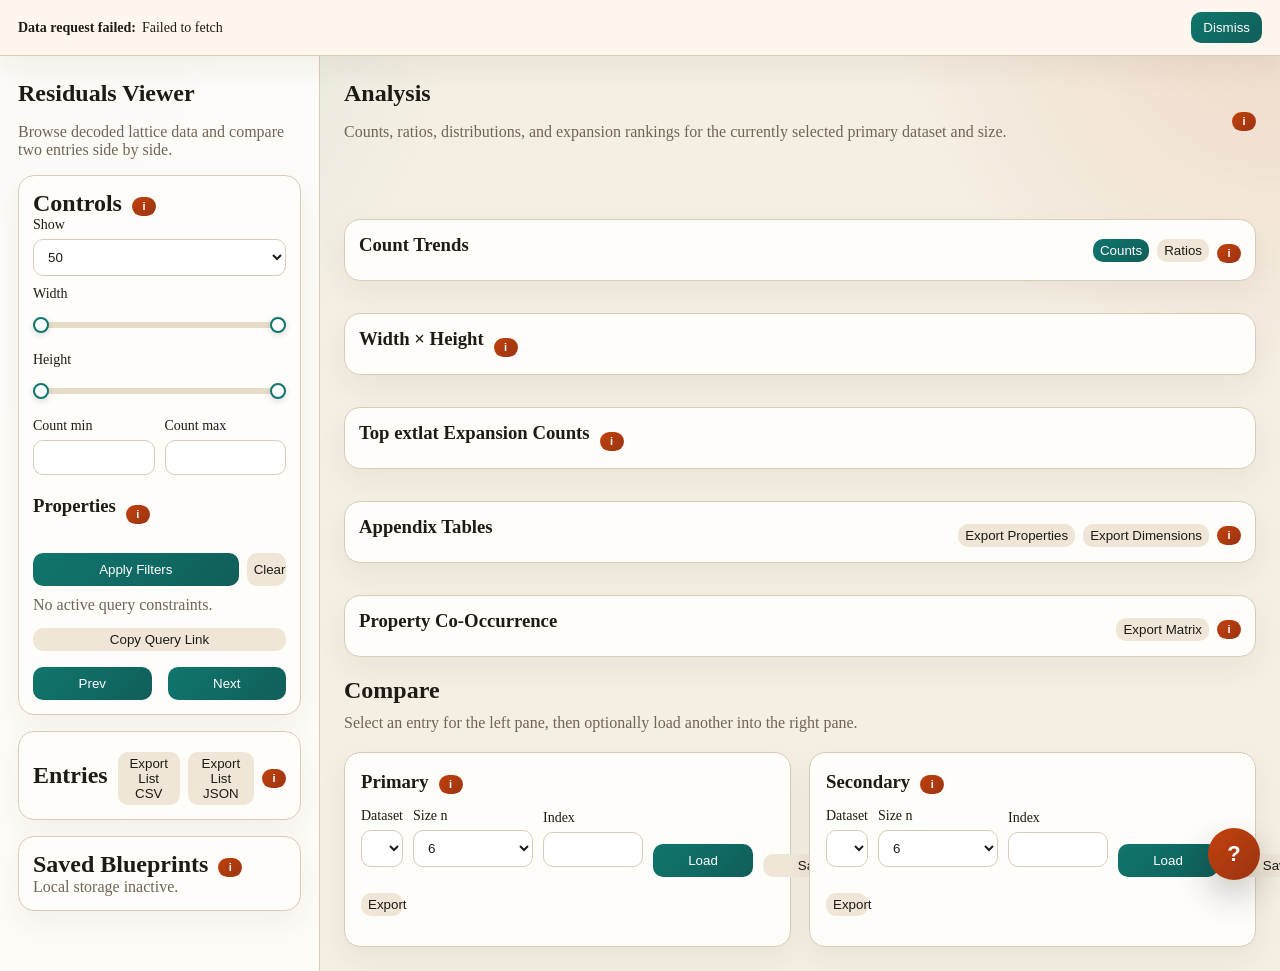
==== web/index.html @ 2f45f026 "Add saved blueprint curation UI" ====
<!doctype html>
<html lang="en">
  <head>
    <meta charset="utf-8">
    <meta name="viewport" content="width=device-width, initial-scale=1">
    <title>Residuals Viewer</title>
    <link rel="icon" type="image/png" href="/image.png">
    <link rel="stylesheet" href="/styles.css">
  </head>
  <body>
    <main class="app-shell">
      <section class="sidebar">
        <h1>Residuals Viewer</h1>
        <p class="lede">Browse decoded lattice data and compare two entries side by side.</p>

        <div id="controlsPanel" class="panel loading-region">
          <div class="panel-title">
            <h2>Controls</h2>
            <button class="info-button" type="button" data-info-title="Controls" data-info-body="Choose how many entries to list per page, filter them by dimensions and algebraic properties, and move through the current result set. All filters are computed against the actual database contents.">i</button>
          </div>
          <label>Show
            <select id="pageSize">
              <option>25</option>
              <option selected>50</option>
              <option>100</option>
              <option>200</option>
            </select>
          </label>
          <div class="slider-group">
            <div class="slider-head">
              <span>Width</span>
              <span id="widthRangeLabel" class="slider-value"></span>
            </div>
            <div class="double-slider" id="widthSlider">
              <div class="slider-track"></div>
              <div id="widthSliderActive" class="slider-range"></div>
              <input id="filterWidthMin" type="range" min="1" max="12" step="1" value="1">
              <input id="filterWidthMax" type="range" min="1" max="12" step="1" value="12">
            </div>
          </div>
          <div class="slider-group">
            <div class="slider-head">
              <span>Height</span>
              <span id="heightRangeLabel" class="slider-value"></span>
            </div>
            <div class="double-slider" id="heightSlider">
              <div class="slider-track"></div>
              <div id="heightSliderActive" class="slider-range"></div>
              <input id="filterHeightMin" type="range" min="1" max="12" step="1" value="1">
              <input id="filterHeightMax" type="range" min="1" max="12" step="1" value="12">
            </div>
          </div>
          <div id="countFilterRow" class="filter-grid">
            <label>Count min
              <input id="filterCountMin" type="number" min="0" step="1">
            </label>
            <label>Count max
              <input id="filterCountMax" type="number" min="0" step="1">
            </label>
          </div>
          <div class="property-filter">
            <div class="panel-title">
              <h3>Properties</h3>
              <button id="propertyFiltersInfo" class="info-button" type="button" data-info-title="Property Filters" data-info-body="These checkboxes come from the lattice and residuated-lattice property definitions in the codebase. Matching is computed directly from the selected dataset, not from hardcoded tables.">i</button>
            </div>
            <div id="propertyFilters" class="property-list"></div>
          </div>
          <div class="filter-actions">
            <button id="applyFilters" type="button">Apply Filters</button>
            <button id="clearFilters" class="ghost-button" type="button">Clear</button>
          </div>
          <div class="query-tools">
            <div id="constraintSummary" class="meta">No active query constraints.</div>
            <button id="copyQueryLink" class="ghost-button" type="button">Copy Query Link</button>
          </div>
          <div class="pager">
            <button id="prevPage">Prev</button>
            <span id="pageMeta"></span>
            <button id="nextPage">Next</button>
          </div>
        </div>

        <div id="entriesPanel" class="panel loading-region">
          <div class="panel-title">
            <h2>Entries</h2>
            <div class="appendix-toolbar">
              <button id="exportListCsv" class="ghost-button" type="button">Export List CSV</button>
              <button id="exportListJson" class="ghost-button" type="button">Export List JSON</button>
              <button class="info-button" type="button" data-info-title="Entries" data-info-body="Each row is one stored item. Open loads it into the primary pane. lat and reslat entries are encoded structures; extlat entries are base lattices paired with a count of expansions.">i</button>
            </div>
          </div>
          <div id="entryList" class="entry-list"></div>
        </div>

        <div id="blueprintsPanel" class="panel loading-region">
          <div class="panel-title">
            <h2>Saved Blueprints</h2>
            <button class="info-button" type="button" data-info-title="Saved Blueprints" data-info-body="Save candidate structures you may want to reuse later as game-logic blueprints. Each saved item keeps its dataset, size, index, dimensions, encoding, tags, and notes in local SQLite storage.">i</button>
          </div>
          <div id="storageMeta" class="meta">Local storage inactive.</div>
          <div id="blueprintList" class="entry-list"></div>
        </div>
      </section>

      <section class="workspace">
        <section id="analysisShell" class="analysis-shell loading-region">
          <div class="analysis-head">
            <div>
              <h2>Analysis</h2>
              <p class="compare-note">Counts, ratios, distributions, and expansion rankings for the currently selected primary dataset and size.</p>
            </div>
            <button class="info-button" type="button" data-info-title="Analysis" data-info-body="This area summarizes the currently selected size n. It combines overall counts, ratios, precomputed width/height distributions, and top extlat expansion counts so the browser is not just entry-by-entry inspection.">i</button>
          </div>
          <div id="metricCards" class="metric-cards"></div>
          <div class="analysis-grid">
            <article class="panel analysis-panel">
              <div class="panel-title">
                <h3>Count Trends</h3>
                <div class="trend-toolbar">
                  <button id="trendCounts" class="ghost-button trend-toggle is-active" type="button">Counts</button>
                  <button id="trendRatios" class="ghost-button trend-toggle" type="button">Ratios</button>
                  <button class="info-button" type="button" data-info-title="Count Trends" data-info-body="Counts mode shows raw growth across sizes. Ratios mode shows reduct-supporting lattices over all lattices, residuated lattices over all lattices, and expansions per reduct.">i</button>
                </div>
              </div>
              <div id="trendChart"></div>
            </article>
            <article class="panel analysis-panel">
              <div class="panel-title">
                <h3>Width × Height</h3>
                <button class="info-button" type="button" data-info-title="Width × Height" data-info-body="This heatmap uses the precomputed contexts for lattices or residuated lattices. Each cell counts structures with the given width and height at the current size n.">i</button>
              </div>
              <div id="widthHeightPanel"></div>
            </article>
          </div>
          <article class="panel analysis-panel">
            <div class="panel-title">
              <h3>Top extlat Expansion Counts</h3>
              <button class="info-button" type="button" data-info-title="extlat Rankings" data-info-body="Each extlat item is a base lattice paired with the number of residuated-lattice expansions it admits. This ranking surfaces the most expandable lattices at the current size n.">i</button>
            </div>
            <div id="rankingPanel"></div>
          </article>
          <article id="appendixShell" class="panel analysis-panel loading-region">
            <div class="panel-title">
              <h3>Appendix Tables</h3>
              <div class="appendix-toolbar">
                <button id="exportAppendixProperties" class="ghost-button" type="button">Export Properties</button>
                <button id="exportAppendixDimensions" class="ghost-button" type="button">Export Dimensions</button>
                <button class="info-button" type="button" data-info-title="Appendix Tables" data-info-body="These tables summarize the current dataset and size using exact counts from the database-backed structures. They are meant to mirror the dense aggregate tables you would expect in a paper appendix.">i</button>
              </div>
            </div>
            <div id="appendixPanel"></div>
          </article>
          <article id="cooccurrenceShell" class="panel analysis-panel loading-region">
            <div class="panel-title">
              <h3>Property Co-Occurrence</h3>
              <div class="appendix-toolbar">
                <button id="exportCooccurrenceCsv" class="ghost-button" type="button">Export Matrix</button>
                <button class="info-button" type="button" data-info-title="Property Co-Occurrence" data-info-body="This matrix shows how often two properties or algebra classes appear together in the selected dataset and size. Clicking a cell applies both filters at once.">i</button>
              </div>
            </div>
            <div id="cooccurrencePanel"></div>
          </article>
        </section>
        <div class="compare-header">
          <h2>Compare</h2>
          <div class="compare-note">Select an entry for the left pane, then optionally load another into the right pane.</div>
        </div>
        <div class="compare-grid">
          <article id="primaryCard" class="viewer-card loading-region">
            <div class="viewer-top">
              <div class="viewer-title">
                <h3>Primary</h3>
                <button class="info-button" type="button" data-info-title="Primary Pane" data-info-body="This pane shows the main entry you are browsing. Choose the dataset family, size n, and index here. The graph is the lattice Hasse diagram, and the tables below show the decoded order matrix and, for reslat, the multiplication table.">i</button>
              </div>
            </div>
            <div class="viewer-controls viewer-controls-primary">
              <label>Dataset
                <select id="dataset"></select>
              </label>
              <label>Size n
                <select id="level"></select>
              </label>
              <label>Index
                <input id="primaryIndex" type="number" min="0" step="1">
              </label>
              <button id="loadPrimary">Load</button>
              <button id="savePrimaryBlueprint" class="ghost-button" type="button">Save</button>
              <button id="exportPrimaryJson" class="ghost-button" type="button">Export</button>
            </div>
            <div id="primaryView" class="viewer-body"></div>
          </article>
          <article id="secondaryCard" class="viewer-card loading-region">
            <div class="viewer-top">
              <div class="viewer-title">
                <h3>Secondary</h3>
                <button class="info-button" type="button" data-info-title="Secondary Pane" data-info-body="Use this pane for side-by-side comparison. You can switch to a different dataset family, a different size n, or a different index to compare structure, counts, or multiplication tables.">i</button>
              </div>
            </div>
            <div class="viewer-controls viewer-controls-secondary">
              <label>Dataset
                <select id="secondaryDataset"></select>
              </label>
              <label>Size n
                <select id="secondaryLevel"></select>
              </label>
              <label>Index
                <input id="secondaryIndex" type="number" min="0" step="1">
              </label>
              <button id="loadSecondary">Load</button>
              <button id="saveSecondaryBlueprint" class="ghost-button" type="button">Save</button>
              <button id="exportSecondaryJson" class="ghost-button" type="button">Export</button>
            </div>
            <div id="secondaryView" class="viewer-body"></div>
          </article>
        </div>
        <section id="familyShell" class="panel analysis-panel loading-region" hidden>
          <div class="panel-title">
            <h3>Same-Lattice Expansions</h3>
            <button class="info-button" type="button" data-info-title="Same-Lattice Expansions" data-info-body="This section groups residuated lattices that share the same underlying lattice. The Hasse diagram above stays fixed while the cards below show different multiplication tables for the same base order.">i</button>
          </div>
          <div id="familyPanel"></div>
        </section>
      </section>
    </main>
    <dialog id="infoDialog" class="info-dialog">
      <div class="info-dialog-card">
        <div class="info-dialog-head">
          <h3 id="infoDialogTitle">Info</h3>
          <button id="closeInfoDialog" class="ghost-button" type="button">Close</button>
        </div>
        <div id="infoDialogBody" class="info-dialog-body"></div>
      </div>
    </dialog>
    <button id="summaryFab" class="summary-fab" type="button" aria-label="Open summary">?</button>
    <dialog id="summaryDialog" class="info-dialog">
      <div class="info-dialog-card summary-dialog-card">
        <div class="info-dialog-head">
          <h3>Summary</h3>
          <button id="closeSummaryDialog" class="ghost-button" type="button">Close</button>
        </div>
        <p class="meta">Counts by dataset family and size. For <code>extlat</code>, max expansions is the largest number of residuated-lattice expansions for a single base lattice.</p>
        <div id="summary" class="summary-popup loading-region"></div>
      </div>
    </dialog>
    <dialog id="blueprintDialog" class="info-dialog">
      <form id="blueprintForm" class="info-dialog-card blueprint-dialog-card" method="dialog">
        <div class="info-dialog-head">
          <h3>Save Blueprint</h3>
          <button id="closeBlueprintDialog" class="ghost-button" type="button">Close</button>
        </div>
        <div id="blueprintDialogMeta" class="meta"></div>
        <label>Title
          <input id="blueprintTitle" type="text" maxlength="120" placeholder="Short label for this shape">
        </label>
        <label>Tags
          <input id="blueprintTags" type="text" maxlength="240" placeholder="movement, combat, support">
        </label>
        <label>Notes
          <textarea id="blueprintNotes" rows="5" placeholder="Why this shape is useful, what you noticed, or what it may map to."></textarea>
        </label>
        <div class="dialog-actions">
          <button id="submitBlueprint" type="submit">Save Blueprint</button>
        </div>
      </form>
    </dialog>
    <script src="/app.js"></script>
  </body>
  </html>
---- styles.css ----
:root {
  --bg: #f5efe3;
  --paper: #fffdfa;
  --ink: #1d1b16;
  --muted: #6f6556;
  --line: #d7ccb9;
  --accent: #0f766e;
  --accent-2: #c2410c;
  --shadow: 0 12px 30px rgba(49, 40, 24, 0.06);
}

* {
  box-sizing: border-box;
}

body {
  margin: 0;
  color: var(--ink);
  background:
    radial-gradient(circle at top left, rgba(15, 118, 110, 0.12), transparent 28%),
    radial-gradient(circle at top right, rgba(194, 65, 12, 0.12), transparent 24%),
    var(--bg);
  font-family: Georgia, "Times New Roman", serif;
}

.global-notice {
  position: sticky;
  top: 0;
  z-index: 40;
  display: flex;
  align-items: center;
  justify-content: space-between;
  gap: 14px;
  padding: 12px 18px;
  border-bottom: 1px solid var(--line);
  background: #fff7ed;
  box-shadow: var(--shadow);
}

.global-notice[data-kind="network"] {
  background: #fff7ed;
}

.global-notice[data-kind="ui"] {
  background: #fef3c7;
}

.global-notice[data-kind="runtime"] {
  background: #fee2e2;
}

.global-notice-copy {
  display: flex;
  gap: 6px;
  align-items: baseline;
  font-size: 14px;
}

.global-notice-close {
  width: auto;
  margin: 0;
  padding: 8px 12px;
}

.app-shell {
  display: grid;
  grid-template-columns: 320px 1fr;
  min-height: 100vh;
}

.sidebar {
  border-right: 1px solid var(--line);
  padding: 24px 18px;
  background: rgba(255, 253, 250, 0.92);
  backdrop-filter: blur(8px);
  overflow: auto;
}

.workspace {
  padding: 24px;
  display: grid;
  gap: 20px;
}

h1, h2, h3, h4 {
  margin: 0 0 10px;
  font-weight: 600;
}

.lede,
.compare-note,
.meta,
.empty,
.subtle-label,
.metric-note {
  color: var(--muted);
}

.panel,
.viewer-card,
.metric-card {
  background: var(--paper);
  border: 1px solid var(--line);
  border-radius: 16px;
  box-shadow: var(--shadow);
}

.panel,
.analysis-panel {
  padding: 14px;
}

.panel {
  margin-top: 16px;
}

.loading-region {
  position: relative;
}

.loading-region[data-loading="true"] {
  min-height: 120px;
}

.loading-region[data-loading="true"] > :not(.loading-overlay) {
  opacity: 0.45;
}

.loading-region[data-loading="true"] button,
.loading-region[data-loading="true"] input,
.loading-region[data-loading="true"] select {
  cursor: wait;
}

.loading-overlay {
  position: absolute;
  inset: 0;
  z-index: 8;
  display: grid;
  place-items: center;
  padding: 18px;
  border-radius: inherit;
  background: rgba(255, 253, 250, 0.72);
  backdrop-filter: blur(2px);
}

.loading-overlay-card {
  display: flex;
  align-items: center;
  gap: 12px;
  min-width: 200px;
  padding: 12px 14px;
  border: 1px solid var(--line);
  border-radius: 14px;
  background: rgba(255, 253, 250, 0.96);
  box-shadow: var(--shadow);
}

.loading-spinner {
  width: 18px;
  height: 18px;
  border: 2px solid #d8cdb8;
  border-top-color: var(--accent);
  border-radius: 999px;
  animation: spin 0.8s linear infinite;
}

.loading-text {
  font-size: 14px;
  color: var(--muted);
}

@keyframes spin {
  to {
    transform: rotate(360deg);
  }
}

.panel-title,
.viewer-title,
.info-dialog-head,
.inline-info-title,
.analysis-head {
  display: flex;
  align-items: center;
  gap: 10px;
}

.panel-title,
.viewer-title,
.inline-info-title,
.analysis-head {
  justify-content: flex-start;
}

.info-dialog-head {
  justify-content: space-between;
}

.analysis-head {
  justify-content: space-between;
  margin-bottom: 14px;
}

.trend-toolbar {
  display: flex;
  align-items: center;
  gap: 8px;
  margin-left: auto;
}

.appendix-toolbar {
  display: flex;
  align-items: center;
  gap: 8px;
  margin-left: auto;
}

.trend-toggle {
  width: auto;
  margin: 0;
  padding: 6px 10px;
}

label {
  display: block;
  font-size: 14px;
  margin-bottom: 10px;
}

select,
input,
button {
  width: 100%;
  margin-top: 6px;
  border-radius: 10px;
  border: 1px solid var(--line);
  padding: 9px 10px;
  background: white;
  color: var(--ink);
}

button {
  background: linear-gradient(135deg, var(--accent), #115e59);
  color: white;
  cursor: pointer;
  border: none;
}

button:hover {
  filter: brightness(1.05);
}

.info-button,
.ghost-button {
  width: auto;
  min-width: 24px;
  padding: 4px 7px;
}

.info-button {
  border-radius: 999px;
  font-weight: 700;
  font-size: 11px;
  line-height: 1;
  background: linear-gradient(135deg, var(--accent-2), #9a3412);
}

.ghost-button {
  background: #efe6d7;
  color: var(--ink);
}

.ghost-button.is-active,
.trend-toggle.is-active {
  background: linear-gradient(135deg, var(--accent), #115e59);
  color: white;
}

.pager {
  display: grid;
  grid-template-columns: 1fr auto 1fr;
  gap: 8px;
  align-items: center;
}

.filter-grid {
  display: grid;
  grid-template-columns: 1fr 1fr;
  gap: 10px;
}

.slider-group {
  margin: 10px 0 12px;
}

.slider-head {
  display: flex;
  justify-content: space-between;
  align-items: center;
  margin-bottom: 8px;
  font-size: 14px;
}

.slider-value {
  color: var(--muted);
  font-size: 13px;
}

.double-slider {
  position: relative;
  height: 30px;
}

.slider-track,
.slider-range {
  position: absolute;
  top: 50%;
  transform: translateY(-50%);
  height: 6px;
  border-radius: 999px;
}

.slider-track {
  left: 0;
  right: 0;
  background: #e6dcc8;
}

.slider-range {
  background: linear-gradient(135deg, var(--accent), #115e59);
}

.double-slider input[type="range"] {
  position: absolute;
  left: 0;
  top: 0;
  width: 100%;
  height: 30px;
  padding: 0;
  margin: 0;
  background: transparent;
  border: none;
  pointer-events: none;
  -webkit-appearance: none;
  appearance: none;
}

.double-slider input[type="range"]::-webkit-slider-thumb {
  -webkit-appearance: none;
  appearance: none;
  width: 16px;
  height: 16px;
  border-radius: 999px;
  background: white;
  border: 2px solid var(--accent);
  box-shadow: 0 2px 6px rgba(29, 27, 22, 0.15);
  pointer-events: auto;
}

.double-slider input[type="range"]::-moz-range-thumb {
  width: 16px;
  height: 16px;
  border-radius: 999px;
  background: white;
  border: 2px solid var(--accent);
  box-shadow: 0 2px 6px rgba(29, 27, 22, 0.15);
  pointer-events: auto;
}

.property-filter {
  margin: 10px 0 12px;
}

.property-list {
  display: grid;
  gap: 8px;
  max-height: 220px;
  overflow: auto;
  margin-top: 8px;
}

.property-item {
  display: flex;
  gap: 8px;
  align-items: center;
  margin: 0;
}

.property-item input {
  width: auto;
  margin: 0;
}

.info-dialog-body {
  display: grid;
  gap: 12px;
}

.info-definition-list {
  display: grid;
  gap: 10px;
  max-height: 52vh;
  overflow: auto;
}

.info-definition-item {
  padding: 10px 12px;
  border: 1px solid var(--line);
  border-radius: 12px;
  background: #fbf7ef;
}

.info-definition-head {
  display: flex;
  align-items: center;
  justify-content: space-between;
  gap: 10px;
  margin-bottom: 6px;
}

.info-definition-kind {
  display: inline-flex;
  align-items: center;
  padding: 2px 8px;
  border-radius: 999px;
  background: #efe6d7;
  color: var(--muted);
  font-size: 11px;
  text-transform: uppercase;
}

.filter-actions {
  display: flex;
  gap: 8px;
  margin-bottom: 10px;
}

.query-tools {
  display: grid;
  gap: 8px;
  margin-bottom: 10px;
}

#pageMeta {
  text-align: center;
  font-size: 13px;
  color: var(--muted);
}

.entry-list {
  max-height: 56vh;
  overflow: auto;
}

.summary-row,
.entry-row {
  display: grid;
  grid-template-columns: 1fr auto;
  gap: 8px;
  padding: 8px 0;
  border-bottom: 1px solid rgba(215, 204, 185, 0.6);
  font-size: 14px;
}

.entry-row button {
  width: auto;
  padding: 6px 10px;
  font-size: 12px;
}

.entry-actions {
  display: flex;
  gap: 6px;
  align-items: center;
}

.analysis-shell {
  display: grid;
  gap: 16px;
}

.metric-cards {
  display: grid;
  grid-template-columns: repeat(4, minmax(0, 1fr));
  gap: 14px;
}

.metric-card {
  padding: 16px;
}

.metric-label {
  font-size: 13px;
  color: var(--muted);
  text-transform: uppercase;
  letter-spacing: 0.08em;
}

.metric-value {
  font-size: 32px;
  line-height: 1.1;
  margin-bottom: 8px;
}

.analysis-grid {
  display: grid;
  grid-template-columns: 1.25fr 1fr;
  gap: 16px;
}

.appendix-shell {
  display: grid;
  gap: 16px;
}

.appendix-block {
  display: grid;
  gap: 10px;
}

.appendix-block-head {
  display: flex;
  align-items: baseline;
  justify-content: space-between;
  gap: 12px;
}

.appendix-table-wrap {
  overflow: auto;
  border: 1px solid var(--line);
  border-radius: 12px;
}

.appendix-table {
  font-size: 12px;
}

.appendix-table th,
.appendix-table td {
  padding: 6px 8px;
}

.appendix-table th {
  white-space: nowrap;
}

.appendix-description {
  min-width: 280px;
  text-align: left;
}

.cooccurrence-table td {
  padding: 0;
}

.cooccurrence-cell {
  width: 100%;
  margin: 0;
  padding: 7px 4px;
  border-radius: 0;
  border: none;
  color: var(--ink);
  background: transparent;
  font-size: 11px;
}

.cooccurrence-index {
  font-size: 11px;
}

.cooccurrence-legend {
  display: grid;
  grid-template-columns: repeat(2, minmax(0, 1fr));
  gap: 8px 16px;
}

.legend-row {
  display: flex;
  gap: 8px;
  align-items: baseline;
  font-size: 12px;
}

.sticky-table thead th {
  position: sticky;
  top: 0;
  z-index: 1;
}

.chart-svg {
  display: block;
}

.chart-grid {
  stroke: #eadfcb;
  stroke-width: 1;
}

.chart-axis,
.subtle-label {
  font-size: 12px;
}

.chart-axis {
  fill: #6f6556;
}

.chart-axis-line {
  stroke: #8b7d69;
  stroke-width: 1.2;
}

.heatmap-table td {
  min-width: 54px;
  font-size: 11px;
}

.compare-grid {
  display: grid;
  grid-template-columns: repeat(2, minmax(0, 1fr));
  gap: 18px;
}

.viewer-card {
  padding: 16px;
}

.viewer-top {
  display: block;
  margin-bottom: 14px;
}

.viewer-controls {
  display: grid;
  gap: 10px;
  align-items: end;
  margin-bottom: 14px;
}

.viewer-controls-primary,
.viewer-controls-secondary {
  grid-template-columns: 1fr 120px 100px 100px 100px;
}

.viewer-title h3,
.panel-title h2,
.inline-info-title h4 {
  margin-bottom: 0;
}

.viewer-body {
  display: grid;
  gap: 14px;
}

.fact-row {
  display: flex;
  flex-wrap: wrap;
  gap: 8px;
  font-size: 13px;
}

.pill {
  padding: 5px 9px;
  border-radius: 999px;
  background: rgba(15, 118, 110, 0.08);
  color: var(--accent);
}

.diagram-wrap {
  overflow: auto;
  border: 1px solid var(--line);
  border-radius: 12px;
  background: linear-gradient(180deg, #fffdfa, #f7f1e7);
}

.matrix-grid {
  display: grid;
  gap: 12px;
}

.derived-shell {
  border: 1px solid var(--line);
  border-radius: 12px;
  background: #fbf7ef;
  padding: 10px 12px;
}

.derived-shell summary {
  cursor: pointer;
  font-weight: 600;
}

.derived-grid {
  margin-top: 12px;
}

.checker-shell {
  display: grid;
  gap: 12px;
}

.checker-group {
  display: grid;
  gap: 8px;
}

.checker-group-title {
  font-size: 12px;
  text-transform: uppercase;
  letter-spacing: 0.08em;
  color: var(--muted);
}

.checker-grid {
  display: grid;
  grid-template-columns: repeat(2, minmax(0, 1fr));
  gap: 10px;
}

.checker-item {
  padding: 10px 12px;
  border: 1px solid var(--line);
  border-radius: 12px;
  background: #fffdfa;
}

.checker-item.is-true {
  border-color: rgba(15, 118, 110, 0.3);
  background: rgba(15, 118, 110, 0.06);
}

.checker-item.is-false {
  border-color: rgba(194, 65, 12, 0.24);
  background: rgba(194, 65, 12, 0.05);
}

.checker-item-head {
  display: flex;
  align-items: baseline;
  justify-content: space-between;
  gap: 10px;
  margin-bottom: 6px;
}

.checker-value {
  font-size: 12px;
  text-transform: uppercase;
}

.family-summary {
  display: flex;
  align-items: baseline;
  justify-content: space-between;
  gap: 12px;
  margin-bottom: 12px;
}

.family-meta {
  color: var(--muted);
  font-size: 13px;
}

.family-grid {
  display: grid;
  grid-template-columns: repeat(2, minmax(0, 1fr));
  gap: 14px;
}

.family-card {
  padding: 14px;
  border: 1px solid var(--line);
  border-radius: 14px;
  background: #fcf8f1;
}

.family-card.is-selected {
  border-color: var(--accent);
  box-shadow: inset 0 0 0 1px rgba(15, 118, 110, 0.18);
}

.family-card-head {
  display: flex;
  align-items: flex-start;
  justify-content: space-between;
  gap: 12px;
  margin-bottom: 10px;
}

.family-actions {
  display: flex;
  gap: 8px;
}

.family-actions button {
  width: auto;
  margin: 0;
}

.cell-diff {
  background: rgba(194, 65, 12, 0.18);
  color: #7c2d12;
  font-weight: 700;
}

table {
  border-collapse: collapse;
  width: 100%;
  font-size: 12px;
}

th,
td {
  border: 1px solid var(--line);
  padding: 4px 6px;
  text-align: center;
}

th {
  background: #f8f1e6;
}

code {
  word-break: break-all;
}

.info-dialog {
  border: none;
  padding: 0;
  background: transparent;
}

.info-dialog::backdrop {
  background: rgba(29, 27, 22, 0.45);
}

.info-dialog-card {
  width: min(520px, calc(100vw - 32px));
  border: 1px solid var(--line);
  border-radius: 18px;
  background: var(--paper);
  box-shadow: 0 20px 50px rgba(29, 27, 22, 0.22);
  padding: 18px;
}

.summary-dialog-card {
  width: min(760px, calc(100vw - 32px));
}

.summary-popup {
  max-height: 60vh;
  overflow: auto;
  margin-top: 12px;
}

.summary-fab {
  position: fixed;
  right: 20px;
  bottom: 20px;
  width: 52px;
  height: 52px;
  min-width: 52px;
  padding: 0;
  border-radius: 999px;
  font-size: 22px;
  font-weight: 700;
  box-shadow: 0 16px 34px rgba(29, 27, 22, 0.24);
  background: linear-gradient(135deg, var(--accent-2), #9a3412);
  z-index: 20;
}

@media (max-width: 1280px) {
  .metric-cards {
    grid-template-columns: repeat(2, minmax(0, 1fr));
  }

  .analysis-grid {
    grid-template-columns: 1fr;
  }

  .family-grid {
    grid-template-columns: 1fr;
  }

  .checker-grid,
  .cooccurrence-legend {
    grid-template-columns: 1fr;
  }
}

@media (max-width: 1100px) {
  .app-shell,
  .compare-grid {
    grid-template-columns: 1fr;
  }

  .sidebar {
    border-right: none;
    border-bottom: 1px solid var(--line);
  }
}

@media (max-width: 760px) {
  .metric-cards,
  .viewer-controls-primary,
  .viewer-controls-secondary,
  .filter-grid {
    grid-template-columns: 1fr;
  }

  .trend-toolbar,
  .appendix-toolbar,
  .appendix-block-head,
  .family-summary,
  .family-card-head {
    flex-wrap: wrap;
  }
}
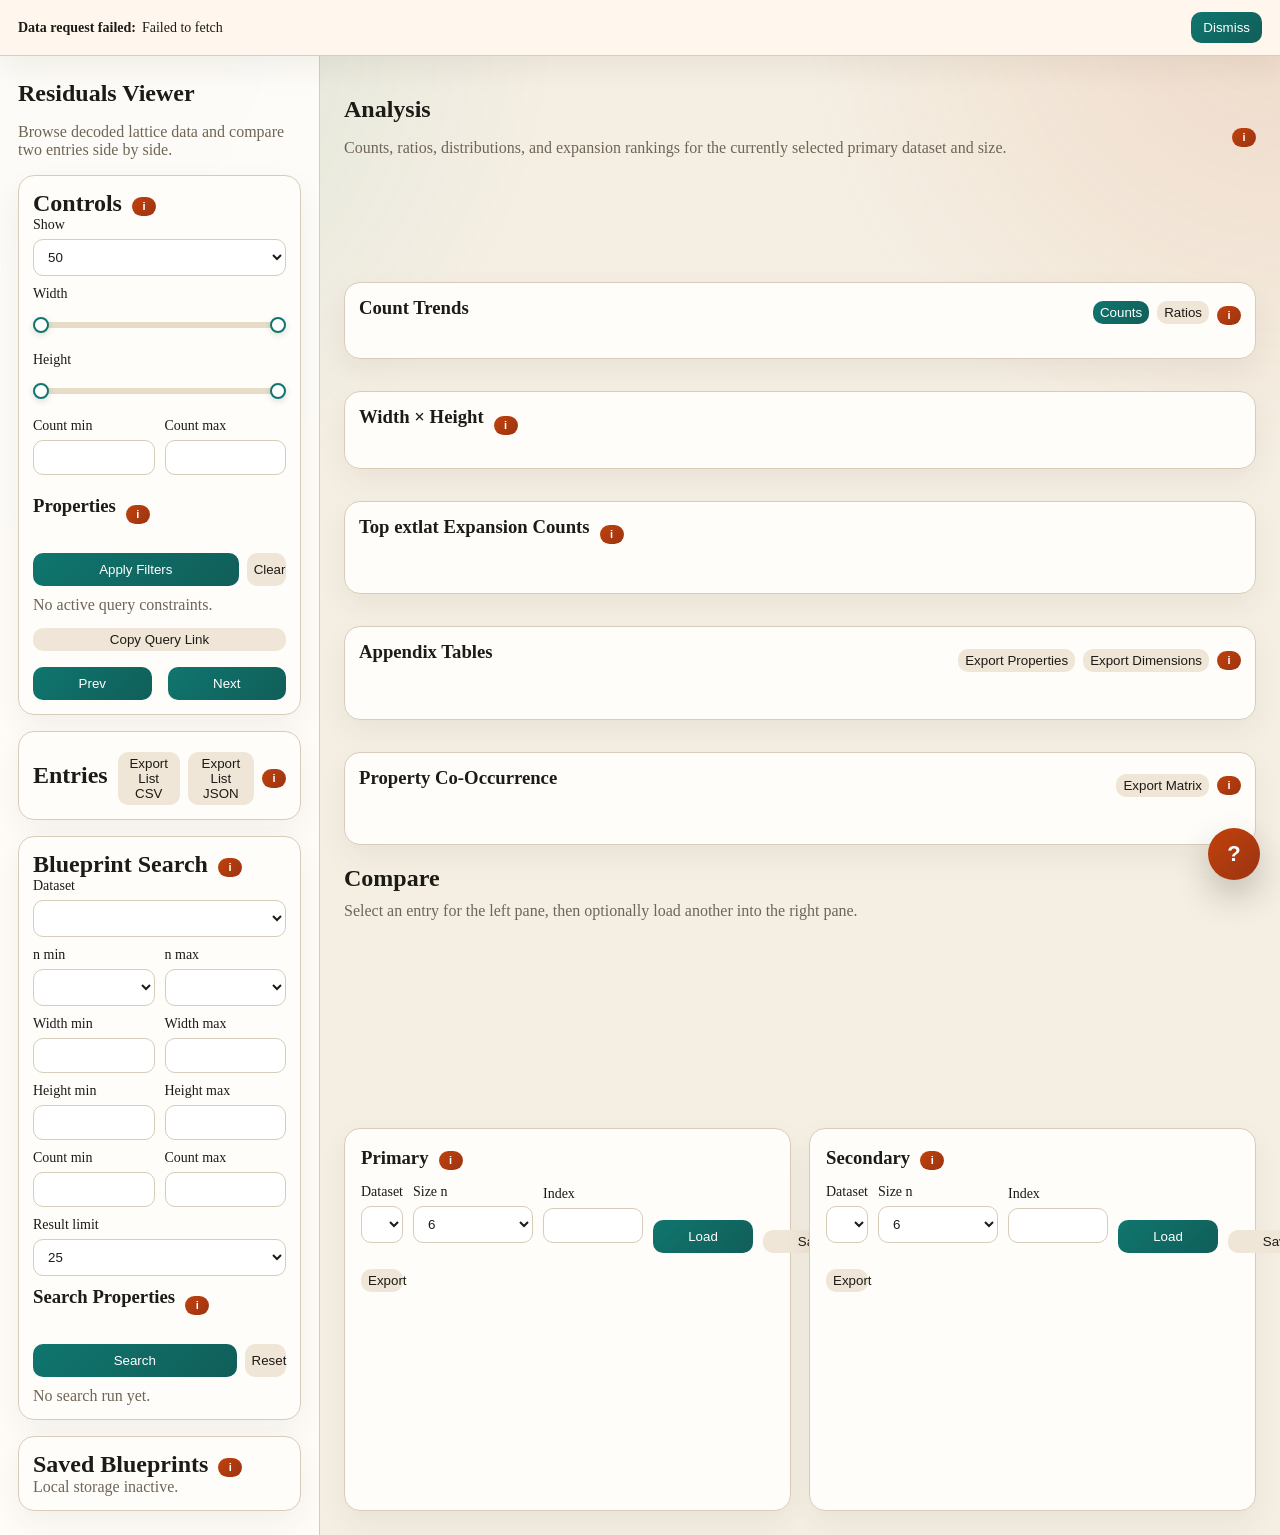
==== commit 933d1664: "Add blueprint search workflow" ====
--- a/web/index.html
+++ b/web/index.html
@@ -5,7 +5,7 @@
     <meta name="viewport" content="width=device-width, initial-scale=1">
     <title>Residuals Viewer</title>
     <link rel="icon" type="image/png" href="/image.png">
-    <link rel="stylesheet" href="/styles.css">
+    <link rel="stylesheet" href="/styles.css?v=20260626b">
   </head>
   <body>
     <main class="app-shell">
@@ -92,6 +92,69 @@
           <div id="entryList" class="entry-list"></div>
         </div>
 
+        <div id="searchPanel" class="panel loading-region">
+          <div class="panel-title">
+            <h2>Blueprint Search</h2>
+            <button class="info-button" type="button" data-info-title="Blueprint Search" data-info-body="Search across multiple sizes for structures that match shape-level constraints. Results are ranked from the actual database-backed metadata, not from hardcoded examples.">i</button>
+          </div>
+          <label>Dataset
+            <select id="searchDataset"></select>
+          </label>
+          <div class="filter-grid">
+            <label>n min
+              <select id="searchNMin"></select>
+            </label>
+            <label>n max
+              <select id="searchNMax"></select>
+            </label>
+          </div>
+          <div class="filter-grid">
+            <label>Width min
+              <input id="searchWidthMin" type="number" min="1" step="1">
+            </label>
+            <label>Width max
+              <input id="searchWidthMax" type="number" min="1" step="1">
+            </label>
+          </div>
+          <div class="filter-grid">
+            <label>Height min
+              <input id="searchHeightMin" type="number" min="1" step="1">
+            </label>
+            <label>Height max
+              <input id="searchHeightMax" type="number" min="1" step="1">
+            </label>
+          </div>
+          <div id="searchCountRow" class="filter-grid">
+            <label>Count min
+              <input id="searchCountMin" type="number" min="0" step="1">
+            </label>
+            <label>Count max
+              <input id="searchCountMax" type="number" min="0" step="1">
+            </label>
+          </div>
+          <label>Result limit
+            <select id="searchLimit">
+              <option>10</option>
+              <option selected>25</option>
+              <option>50</option>
+              <option>100</option>
+            </select>
+          </label>
+          <div class="property-filter">
+            <div class="panel-title">
+              <h3>Search Properties</h3>
+              <button id="searchPropertiesInfo" class="info-button" type="button" data-info-title="Search Properties" data-info-body="These are the property constraints for blueprint search. Results must satisfy every checked item.">i</button>
+            </div>
+            <div id="searchPropertyFilters" class="property-list"></div>
+          </div>
+          <div class="filter-actions">
+            <button id="runBlueprintSearch" type="button">Search</button>
+            <button id="resetBlueprintSearch" class="ghost-button" type="button">Reset</button>
+          </div>
+          <div id="searchSummary" class="meta">No search run yet.</div>
+          <div id="searchResults" class="entry-list"></div>
+        </div>
+
         <div id="blueprintsPanel" class="panel loading-region">
           <div class="panel-title">
             <h2>Saved Blueprints</h2>
@@ -263,6 +326,12 @@
         </div>
       </form>
     </dialog>
-    <script src="/app.js"></script>
+    <script src="/js/core.js?v=20260626c"></script>
+    <script src="/js/controls.js?v=20260626c"></script>
+    <script src="/js/analysis.js?v=20260626c"></script>
+    <script src="/js/viewers.js?v=20260626c"></script>
+    <script src="/js/blueprints.js?v=20260626d"></script>
+    <script src="/js/search.js?v=20260626d"></script>
+    <script src="/app.js?v=20260626d"></script>
   </body>
   </html>
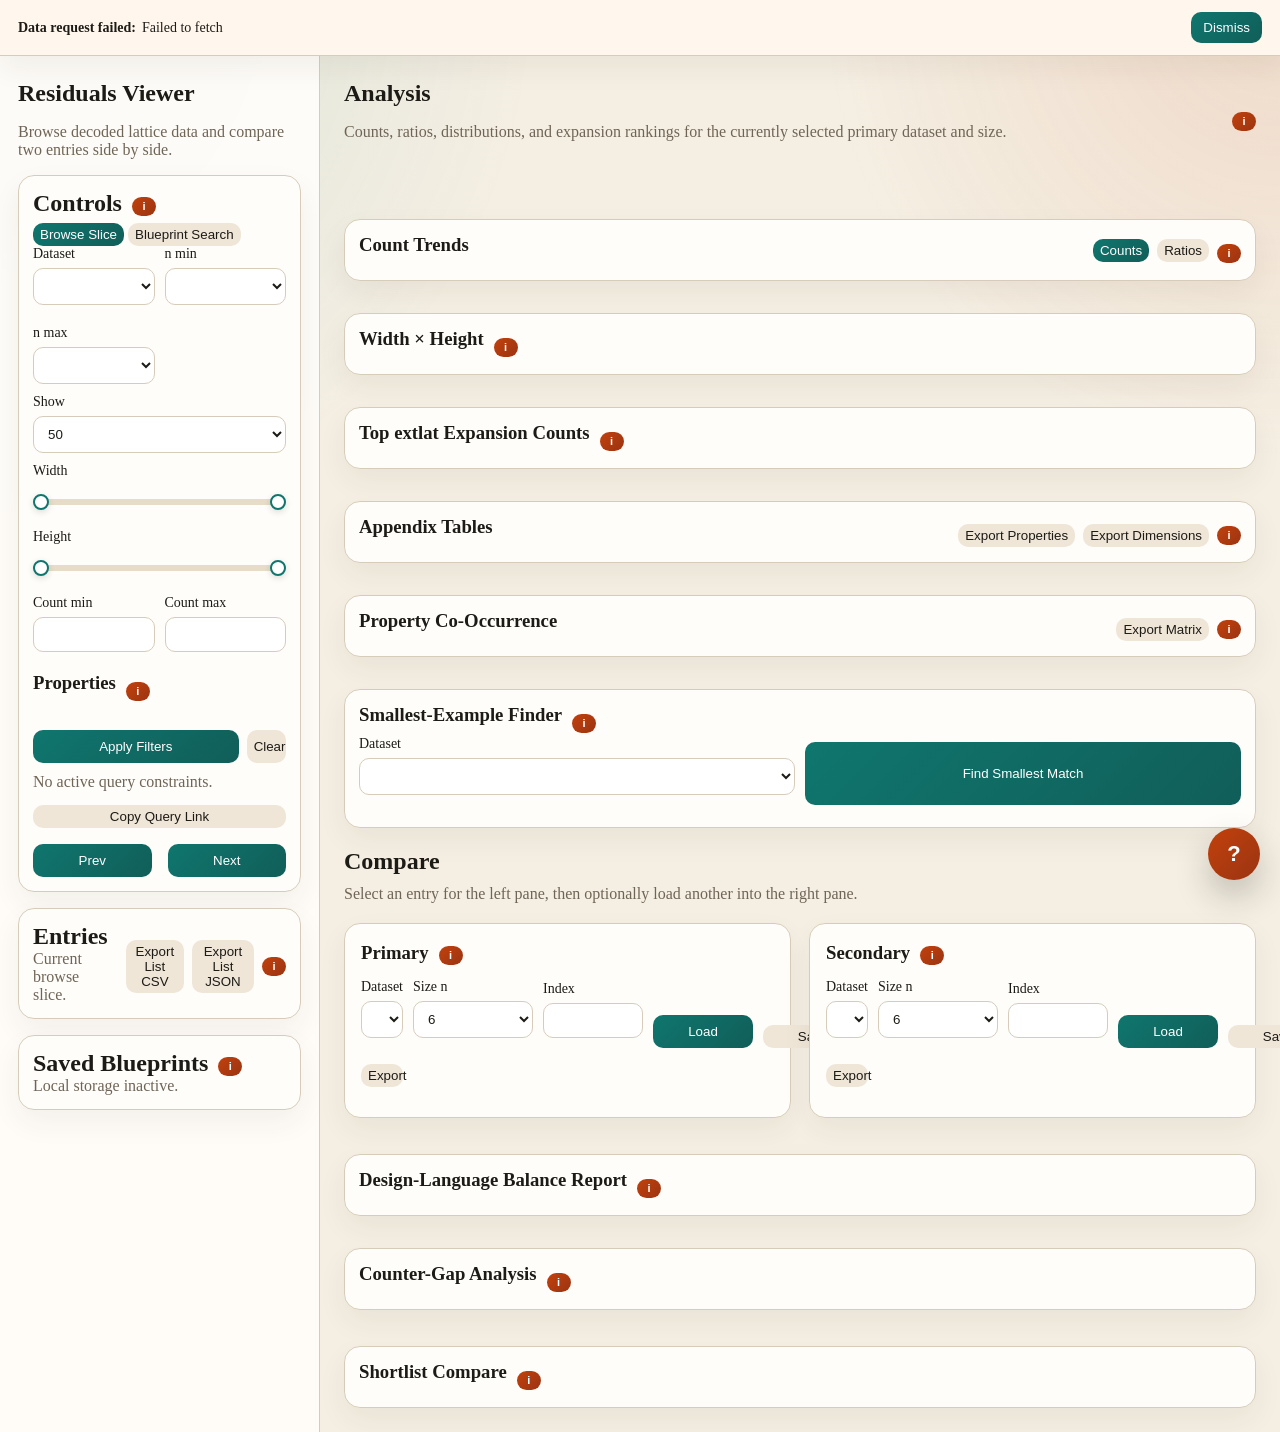
==== commit 188816e4: "Add research workbench panels" ====
--- a/web/index.html
+++ b/web/index.html
@@ -18,8 +18,24 @@
             <h2>Controls</h2>
             <button class="info-button" type="button" data-info-title="Controls" data-info-body="Choose how many entries to list per page, filter them by dimensions and algebraic properties, and move through the current result set. All filters are computed against the actual database contents.">i</button>
           </div>
-          <label>Show
+          <div id="modeSwitch" class="mode-switch" role="tablist" aria-label="Control mode">
+            <button id="browseMode" class="ghost-button mode-button is-active" type="button">Browse Slice</button>
+            <button id="searchMode" class="ghost-button mode-button" type="button">Blueprint Search</button>
+          </div>
+          <div id="searchScopeFields" class="filter-grid search-scope">
+            <label id="searchDatasetRow">Dataset
+              <select id="searchDataset"></select>
+            </label>
+            <label id="searchNMinRow"><span id="searchNMinLabel">n min</span>
+              <select id="searchNMin"></select>
+            </label>
+            <label id="searchNMaxRow">n max
+              <select id="searchNMax"></select>
+            </label>
+          </div>
+          <label id="pageSizeRow">Show
             <select id="pageSize">
+              <option>10</option>
               <option>25</option>
               <option selected>50</option>
               <option>100</option>
@@ -82,77 +98,17 @@
 
         <div id="entriesPanel" class="panel loading-region">
           <div class="panel-title">
-            <h2>Entries</h2>
-            <div class="appendix-toolbar">
+            <div>
+              <h2 id="entriesTitle">Entries</h2>
+              <div id="entryListMeta" class="meta">Current browse slice.</div>
+            </div>
+            <div id="entriesToolbar" class="appendix-toolbar">
               <button id="exportListCsv" class="ghost-button" type="button">Export List CSV</button>
               <button id="exportListJson" class="ghost-button" type="button">Export List JSON</button>
               <button class="info-button" type="button" data-info-title="Entries" data-info-body="Each row is one stored item. Open loads it into the primary pane. lat and reslat entries are encoded structures; extlat entries are base lattices paired with a count of expansions.">i</button>
             </div>
           </div>
           <div id="entryList" class="entry-list"></div>
-        </div>
-
-        <div id="searchPanel" class="panel loading-region">
-          <div class="panel-title">
-            <h2>Blueprint Search</h2>
-            <button class="info-button" type="button" data-info-title="Blueprint Search" data-info-body="Search across multiple sizes for structures that match shape-level constraints. Results are ranked from the actual database-backed metadata, not from hardcoded examples.">i</button>
-          </div>
-          <label>Dataset
-            <select id="searchDataset"></select>
-          </label>
-          <div class="filter-grid">
-            <label>n min
-              <select id="searchNMin"></select>
-            </label>
-            <label>n max
-              <select id="searchNMax"></select>
-            </label>
-          </div>
-          <div class="filter-grid">
-            <label>Width min
-              <input id="searchWidthMin" type="number" min="1" step="1">
-            </label>
-            <label>Width max
-              <input id="searchWidthMax" type="number" min="1" step="1">
-            </label>
-          </div>
-          <div class="filter-grid">
-            <label>Height min
-              <input id="searchHeightMin" type="number" min="1" step="1">
-            </label>
-            <label>Height max
-              <input id="searchHeightMax" type="number" min="1" step="1">
-            </label>
-          </div>
-          <div id="searchCountRow" class="filter-grid">
-            <label>Count min
-              <input id="searchCountMin" type="number" min="0" step="1">
-            </label>
-            <label>Count max
-              <input id="searchCountMax" type="number" min="0" step="1">
-            </label>
-          </div>
-          <label>Result limit
-            <select id="searchLimit">
-              <option>10</option>
-              <option selected>25</option>
-              <option>50</option>
-              <option>100</option>
-            </select>
-          </label>
-          <div class="property-filter">
-            <div class="panel-title">
-              <h3>Search Properties</h3>
-              <button id="searchPropertiesInfo" class="info-button" type="button" data-info-title="Search Properties" data-info-body="These are the property constraints for blueprint search. Results must satisfy every checked item.">i</button>
-            </div>
-            <div id="searchPropertyFilters" class="property-list"></div>
-          </div>
-          <div class="filter-actions">
-            <button id="runBlueprintSearch" type="button">Search</button>
-            <button id="resetBlueprintSearch" class="ghost-button" type="button">Reset</button>
-          </div>
-          <div id="searchSummary" class="meta">No search run yet.</div>
-          <div id="searchResults" class="entry-list"></div>
         </div>
 
         <div id="blueprintsPanel" class="panel loading-region">
@@ -223,6 +179,20 @@
             </div>
             <div id="cooccurrencePanel"></div>
           </article>
+          <article id="smallestShell" class="panel analysis-panel loading-region">
+            <div class="panel-title">
+              <h3>Smallest-Example Finder</h3>
+              <button class="info-button" type="button" data-info-title="Smallest-Example Finder" data-info-body="Find the least-size structure that satisfies one or more selected properties. This helps surface canonical minimal witnesses instead of paging manually.">i</button>
+            </div>
+            <div class="filter-grid">
+              <label>Dataset
+                <select id="smallestDataset"></select>
+              </label>
+              <button id="runSmallestExample" type="button">Find Smallest Match</button>
+            </div>
+            <div id="smallestPropertyFilters" class="property-list compact-property-list"></div>
+            <div id="smallestResult"></div>
+          </article>
         </section>
         <div class="compare-header">
           <h2>Compare</h2>
@@ -233,7 +203,7 @@
             <div class="viewer-top">
               <div class="viewer-title">
                 <h3>Primary</h3>
-                <button class="info-button" type="button" data-info-title="Primary Pane" data-info-body="This pane shows the main entry you are browsing. Choose the dataset family, size n, and index here. The graph is the lattice Hasse diagram, and the tables below show the decoded order matrix and, for reslat, the multiplication table.">i</button>
+                <button class="info-button" type="button" data-info-title="Primary Pane" data-info-body="This pane shows the main entry you are browsing. Dataset family and size n come from Controls. Use the index here to load a specific item. The graph is the lattice Hasse diagram, and the tables below show the decoded order matrix and, for reslat, the multiplication table.">i</button>
               </div>
             </div>
             <div class="viewer-controls viewer-controls-primary">
@@ -282,6 +252,29 @@
             <button class="info-button" type="button" data-info-title="Same-Lattice Expansions" data-info-body="This section groups residuated lattices that share the same underlying lattice. The Hasse diagram above stays fixed while the cards below show different multiplication tables for the same base order.">i</button>
           </div>
           <div id="familyPanel"></div>
+        </section>
+        <section class="analysis-grid">
+          <article id="designReportShell" class="panel analysis-panel loading-region">
+            <div class="panel-title">
+              <h3>Design-Language Balance Report</h3>
+              <button class="info-button" type="button" data-info-title="Design-Language Balance Report" data-info-body="Translates structural width, height, and comparability into designer-facing language about variety, progression, redundancy, and chokepoints.">i</button>
+            </div>
+            <div id="designReportPanel"></div>
+          </article>
+          <article id="counterGapShell" class="panel analysis-panel loading-region">
+            <div class="panel-title">
+              <h3>Counter-Gap Analysis</h3>
+              <button class="info-button" type="button" data-info-title="Counter-Gap Analysis" data-info-body="Uses the residuum table to surface narrow or missing counter regions in the current blueprint.">i</button>
+            </div>
+            <div id="counterGapPanel"></div>
+          </article>
+        </section>
+        <section id="shortlistShell" class="panel analysis-panel loading-region">
+          <div class="panel-title">
+            <h3>Shortlist Compare</h3>
+            <button class="info-button" type="button" data-info-title="Shortlist Compare" data-info-body="Pin saved blueprints into a shortlist, then compare their dimensions and property overlap side by side before deciding which shapes to keep.">i</button>
+          </div>
+          <div id="shortlistPanel"></div>
         </section>
       </section>
     </main>
@@ -332,6 +325,7 @@
     <script src="/js/viewers.js?v=20260626c"></script>
     <script src="/js/blueprints.js?v=20260626d"></script>
     <script src="/js/search.js?v=20260626d"></script>
+    <script src="/js/workbench.js?v=20260626e"></script>
     <script src="/app.js?v=20260626d"></script>
   </body>
   </html>
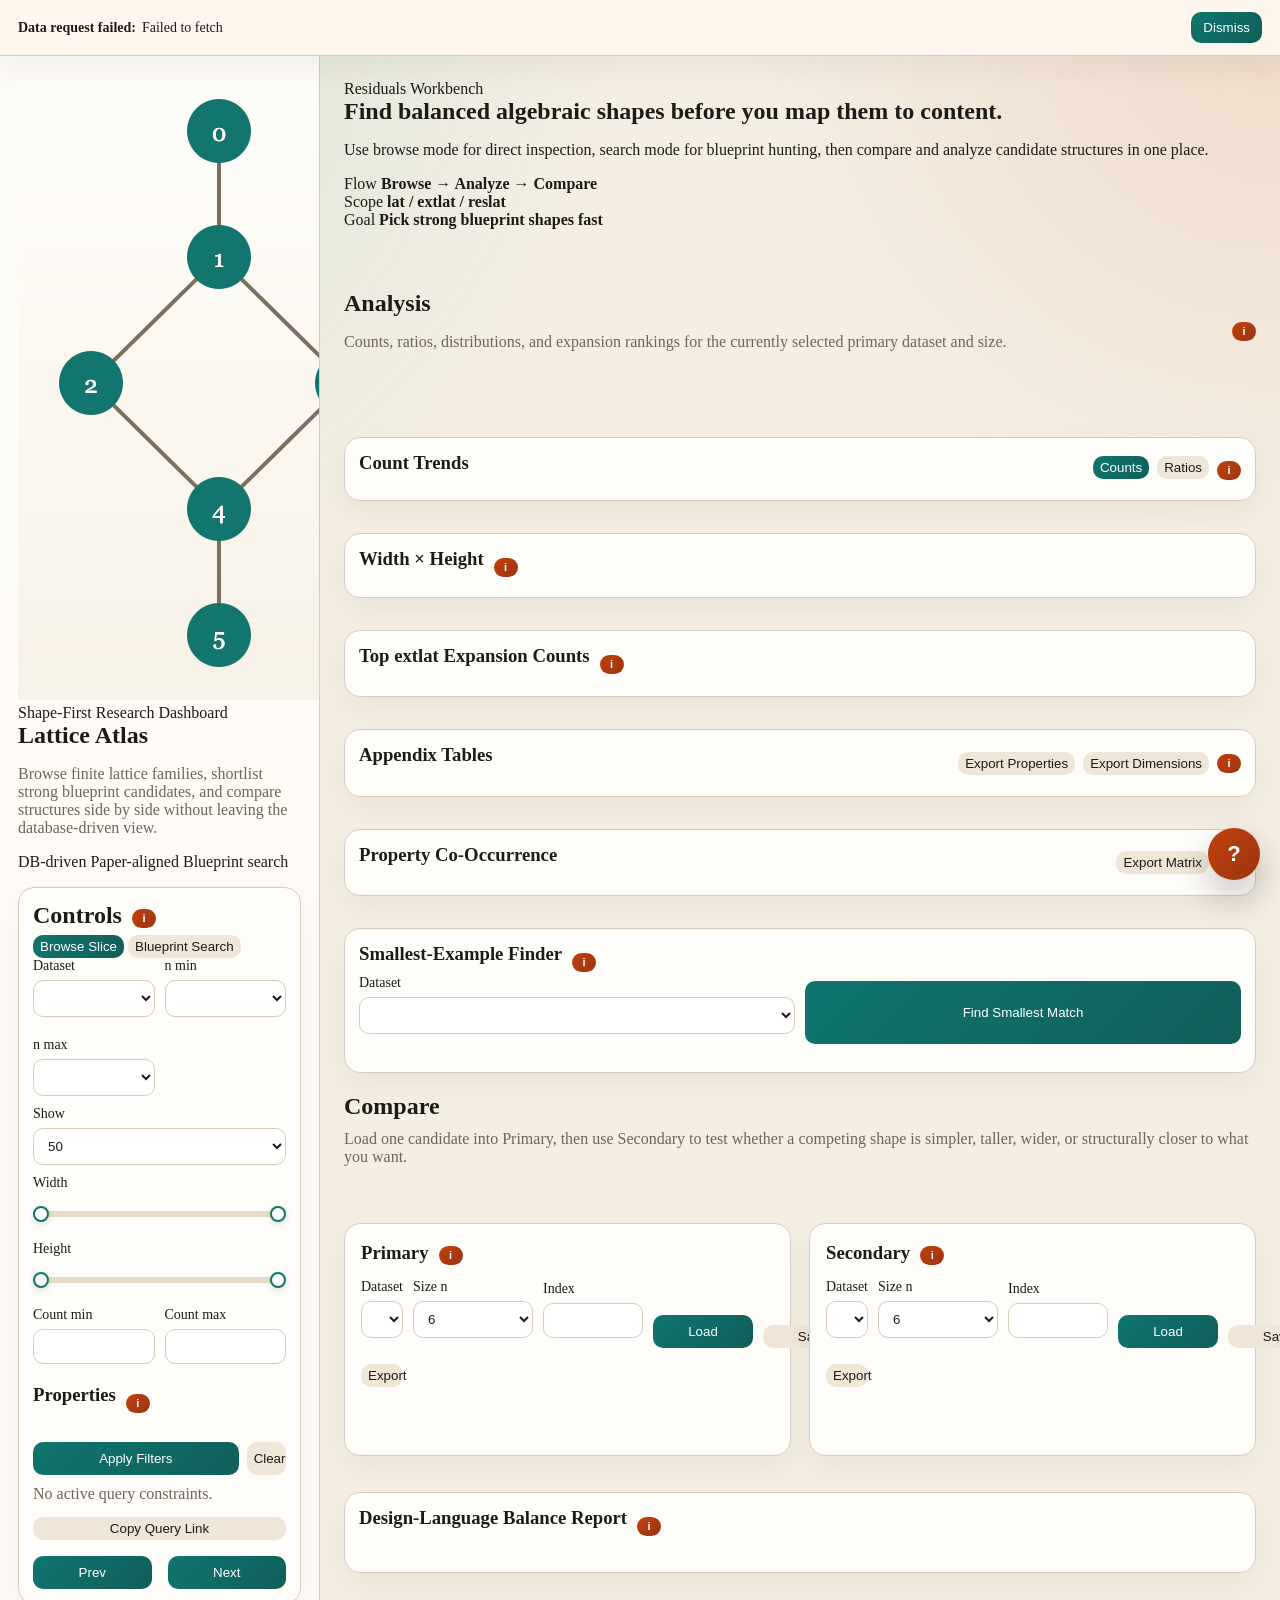
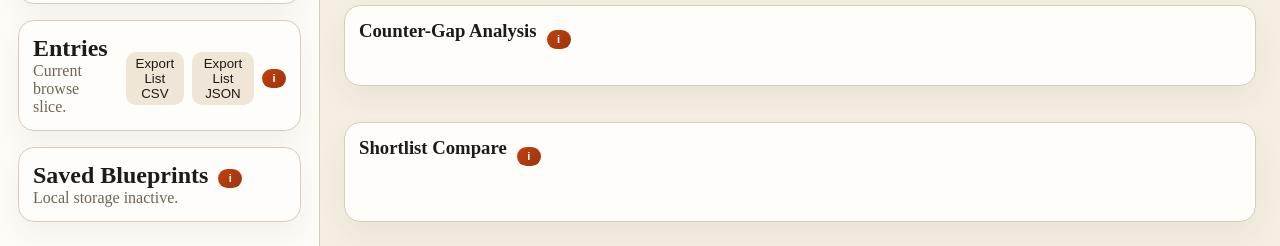
==== commit d59d24a8: "Refine workbench shell layout" ====
--- a/web/index.html
+++ b/web/index.html
@@ -3,15 +3,27 @@
   <head>
     <meta charset="utf-8">
     <meta name="viewport" content="width=device-width, initial-scale=1">
-    <title>Residuals Viewer</title>
+    <title>Lattice Atlas Workbench</title>
     <link rel="icon" type="image/png" href="/image.png">
     <link rel="stylesheet" href="/styles.css?v=20260626b">
   </head>
   <body>
     <main class="app-shell">
-      <section class="sidebar">
-        <h1>Residuals Viewer</h1>
-        <p class="lede">Browse decoded lattice data and compare two entries side by side.</p>
+      <aside class="sidebar">
+        <div class="sidebar-inner">
+          <div class="sidebar-brand">
+            <img class="brand-mark" src="/image.png" alt="Lattice Atlas logo">
+            <div>
+              <div class="eyebrow">Shape-First Research Dashboard</div>
+              <h1>Lattice Atlas</h1>
+            </div>
+          </div>
+          <p class="lede">Browse finite lattice families, shortlist strong blueprint candidates, and compare structures side by side without leaving the database-driven view.</p>
+          <div class="sidebar-badges" aria-label="Workbench highlights">
+            <span class="status-chip">DB-driven</span>
+            <span class="status-chip">Paper-aligned</span>
+            <span class="status-chip">Blueprint search</span>
+          </div>
 
         <div id="controlsPanel" class="panel loading-region">
           <div class="panel-title">
@@ -119,9 +131,31 @@
           <div id="storageMeta" class="meta">Local storage inactive.</div>
           <div id="blueprintList" class="entry-list"></div>
         </div>
-      </section>
+        </div>
+      </aside>
 
       <section class="workspace">
+        <section class="workspace-hero">
+          <div class="hero-copy">
+            <div class="eyebrow">Residuals Workbench</div>
+            <h2>Find balanced algebraic shapes before you map them to content.</h2>
+            <p>Use browse mode for direct inspection, search mode for blueprint hunting, then compare and analyze candidate structures in one place.</p>
+          </div>
+          <div class="hero-rail">
+            <div class="hero-stat">
+              <span class="hero-label">Flow</span>
+              <strong>Browse → Analyze → Compare</strong>
+            </div>
+            <div class="hero-stat">
+              <span class="hero-label">Scope</span>
+              <strong>lat / extlat / reslat</strong>
+            </div>
+            <div class="hero-stat">
+              <span class="hero-label">Goal</span>
+              <strong>Pick strong blueprint shapes fast</strong>
+            </div>
+          </div>
+        </section>
         <section id="analysisShell" class="analysis-shell loading-region">
           <div class="analysis-head">
             <div>
@@ -196,7 +230,7 @@
         </section>
         <div class="compare-header">
           <h2>Compare</h2>
-          <div class="compare-note">Select an entry for the left pane, then optionally load another into the right pane.</div>
+          <div class="compare-note">Load one candidate into Primary, then use Secondary to test whether a competing shape is simpler, taller, wider, or structurally closer to what you want.</div>
         </div>
         <div class="compare-grid">
           <article id="primaryCard" class="viewer-card loading-region">
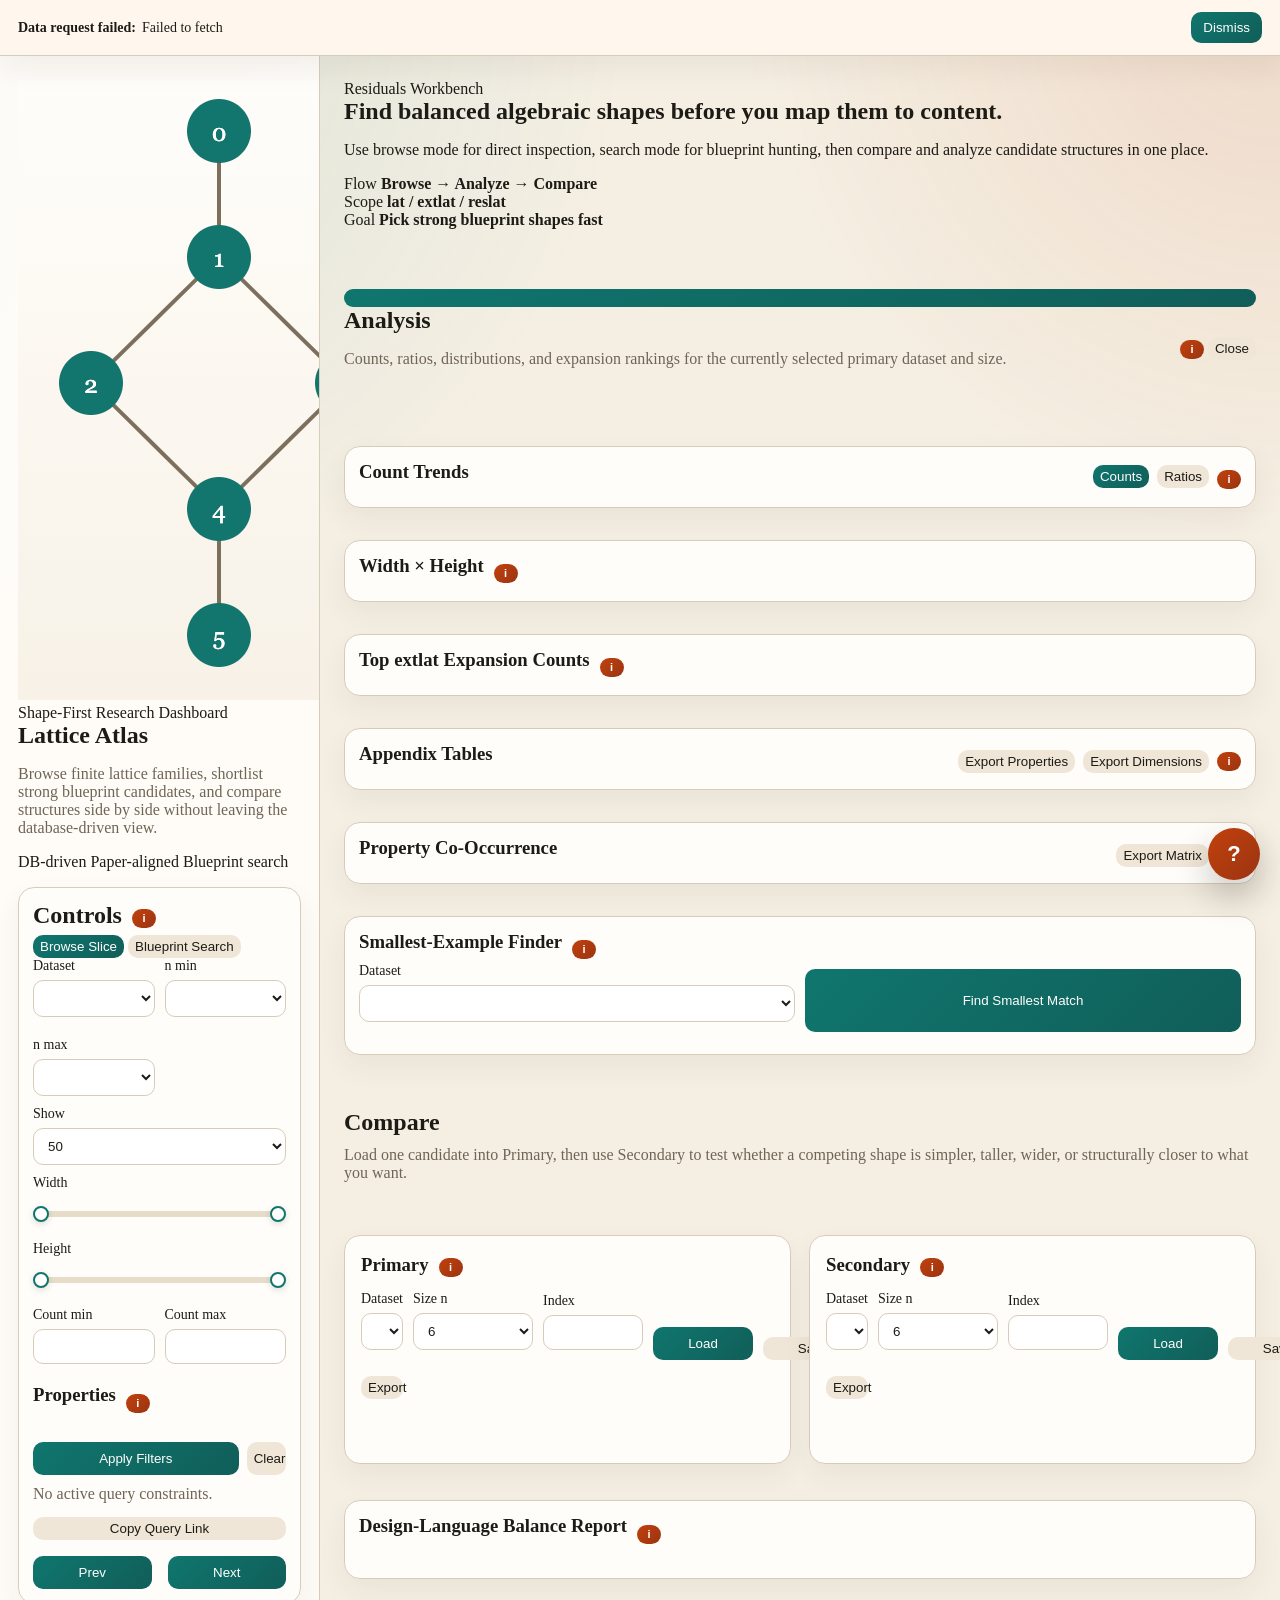
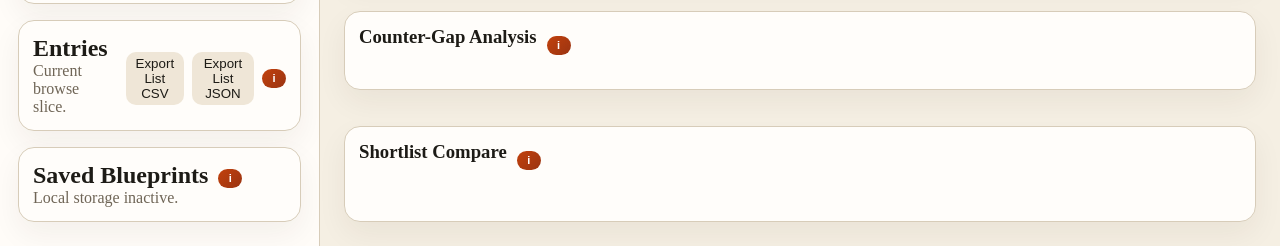
==== commit 2fdd7230: "Convert analysis into overlay drawer" ====
--- a/web/index.html
+++ b/web/index.html
@@ -5,7 +5,7 @@
     <meta name="viewport" content="width=device-width, initial-scale=1">
     <title>Lattice Atlas Workbench</title>
     <link rel="icon" type="image/png" href="/image.png">
-    <link rel="stylesheet" href="/styles.css?v=20260626b">
+    <link rel="stylesheet" href="/styles.css?v=20260627a">
   </head>
   <body>
     <main class="app-shell">
@@ -156,13 +156,19 @@
             </div>
           </div>
         </section>
-        <section id="analysisShell" class="analysis-shell loading-region">
+        <div id="analysisDrawer" class="analysis-drawer" aria-hidden="true">
+          <button id="analysisDrawerBackdrop" class="analysis-drawer-backdrop" type="button" aria-label="Close analysis drawer"></button>
+          <div class="analysis-drawer-panel">
+            <section id="analysisShell" class="analysis-shell loading-region">
           <div class="analysis-head">
             <div>
               <h2>Analysis</h2>
               <p class="compare-note">Counts, ratios, distributions, and expansion rankings for the currently selected primary dataset and size.</p>
             </div>
-            <button class="info-button" type="button" data-info-title="Analysis" data-info-body="This area summarizes the currently selected size n. It combines overall counts, ratios, precomputed width/height distributions, and top extlat expansion counts so the browser is not just entry-by-entry inspection.">i</button>
+            <div class="analysis-head-actions">
+              <button class="info-button" type="button" data-info-title="Analysis" data-info-body="This area summarizes the currently selected size n. It combines overall counts, ratios, precomputed width/height distributions, and top extlat expansion counts so the browser is not just entry-by-entry inspection.">i</button>
+              <button id="closeAnalysisDrawer" class="ghost-button" type="button">Close</button>
+            </div>
           </div>
           <div id="metricCards" class="metric-cards"></div>
           <div class="analysis-grid">
@@ -227,7 +233,9 @@
             <div id="smallestPropertyFilters" class="property-list compact-property-list"></div>
             <div id="smallestResult"></div>
           </article>
-        </section>
+            </section>
+          </div>
+        </div>
         <div class="compare-header">
           <h2>Compare</h2>
           <div class="compare-note">Load one candidate into Primary, then use Secondary to test whether a competing shape is simpler, taller, wider, or structurally closer to what you want.</div>
@@ -353,13 +361,13 @@
         </div>
       </form>
     </dialog>
-    <script src="/js/core.js?v=20260626c"></script>
+    <script src="/js/core.js?v=20260627a"></script>
     <script src="/js/controls.js?v=20260626c"></script>
     <script src="/js/analysis.js?v=20260626c"></script>
     <script src="/js/viewers.js?v=20260626c"></script>
     <script src="/js/blueprints.js?v=20260626d"></script>
-    <script src="/js/search.js?v=20260626d"></script>
+    <script src="/js/search.js?v=20260627a"></script>
     <script src="/js/workbench.js?v=20260626e"></script>
-    <script src="/app.js?v=20260626d"></script>
+    <script src="/app.js?v=20260627a"></script>
   </body>
   </html>
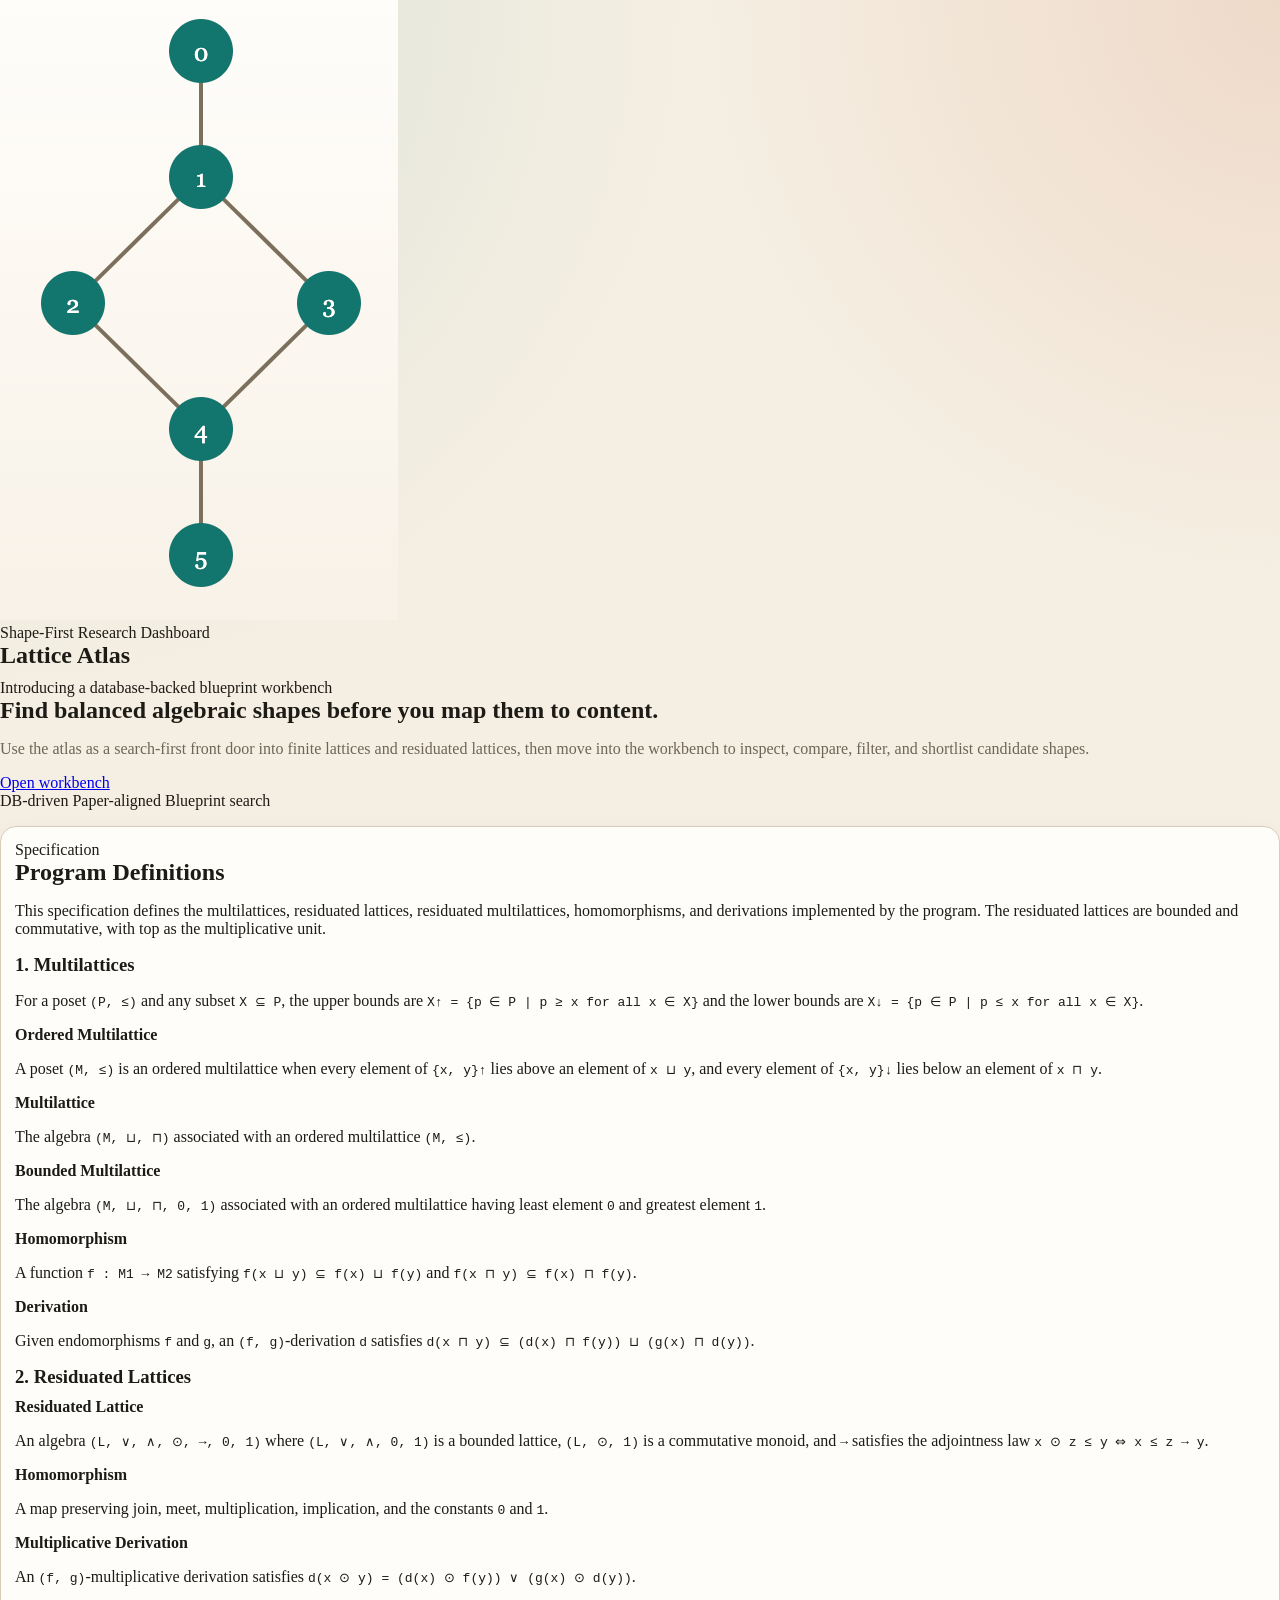
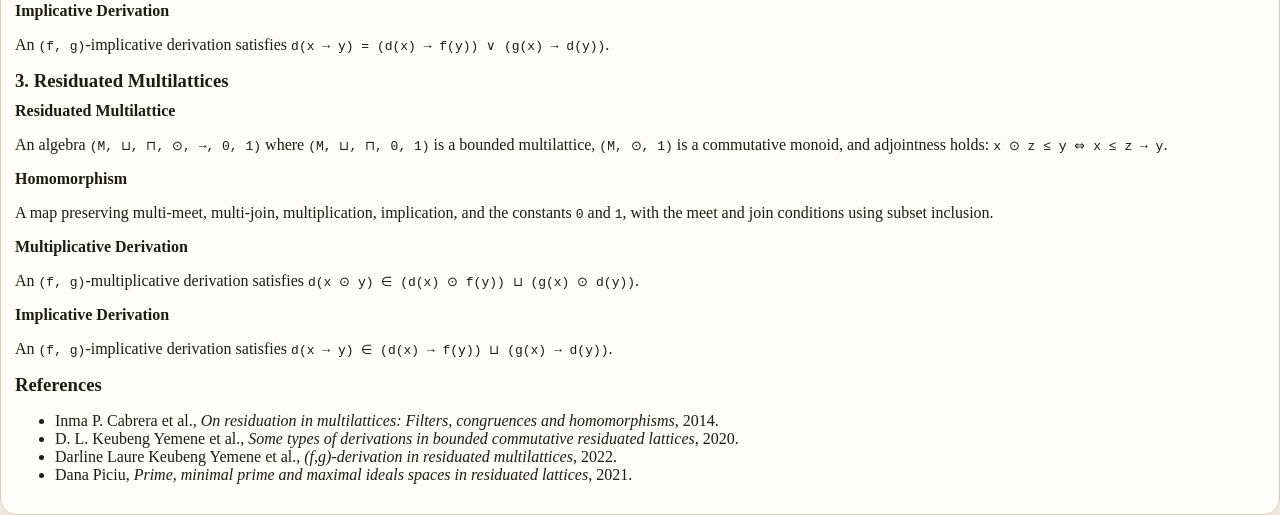
==== commit 489465ed: "Split landing from workbench and refine dashboard flows" ====
--- a/web/index.html
+++ b/web/index.html
@@ -3,371 +3,120 @@
   <head>
     <meta charset="utf-8">
     <meta name="viewport" content="width=device-width, initial-scale=1">
-    <title>Lattice Atlas Workbench</title>
+    <title>Lattice Atlas</title>
     <link rel="icon" type="image/png" href="/image.png">
-    <link rel="stylesheet" href="/styles.css?v=20260627a">
+    <link rel="stylesheet" href="/styles.css?v=20260627b">
   </head>
-  <body>
-    <main class="app-shell">
-      <aside class="sidebar">
-        <div class="sidebar-inner">
-          <div class="sidebar-brand">
+  <body class="landing-page">
+    <main class="landing-shell">
+      <section class="workspace-intro landing-intro">
+        <div class="landing-copy">
+          <div class="intro-brand">
             <img class="brand-mark" src="/image.png" alt="Lattice Atlas logo">
-            <div>
+            <div class="intro-brand-copy">
               <div class="eyebrow">Shape-First Research Dashboard</div>
               <h1>Lattice Atlas</h1>
             </div>
           </div>
-          <p class="lede">Browse finite lattice families, shortlist strong blueprint candidates, and compare structures side by side without leaving the database-driven view.</p>
-          <div class="sidebar-badges" aria-label="Workbench highlights">
+          <div class="intro-pill">Introducing a database-backed blueprint workbench</div>
+          <div class="intro-copy">
+            <h2>Find balanced algebraic shapes before you map them to content.</h2>
+            <p class="lede">Use the atlas as a search-first front door into finite lattices and residuated lattices, then move into the workbench to inspect, compare, filter, and shortlist candidate shapes.</p>
+          </div>
+          <div class="intro-actions">
+            <a class="intro-link" href="/workbench">Open workbench</a>
+          </div>
+          <div class="intro-rail" aria-label="Workbench highlights">
             <span class="status-chip">DB-driven</span>
             <span class="status-chip">Paper-aligned</span>
             <span class="status-chip">Blueprint search</span>
           </div>
-
-        <div id="controlsPanel" class="panel loading-region">
-          <div class="panel-title">
-            <h2>Controls</h2>
-            <button class="info-button" type="button" data-info-title="Controls" data-info-body="Choose how many entries to list per page, filter them by dimensions and algebraic properties, and move through the current result set. All filters are computed against the actual database contents.">i</button>
-          </div>
-          <div id="modeSwitch" class="mode-switch" role="tablist" aria-label="Control mode">
-            <button id="browseMode" class="ghost-button mode-button is-active" type="button">Browse Slice</button>
-            <button id="searchMode" class="ghost-button mode-button" type="button">Blueprint Search</button>
-          </div>
-          <div id="searchScopeFields" class="filter-grid search-scope">
-            <label id="searchDatasetRow">Dataset
-              <select id="searchDataset"></select>
-            </label>
-            <label id="searchNMinRow"><span id="searchNMinLabel">n min</span>
-              <select id="searchNMin"></select>
-            </label>
-            <label id="searchNMaxRow">n max
-              <select id="searchNMax"></select>
-            </label>
-          </div>
-          <label id="pageSizeRow">Show
-            <select id="pageSize">
-              <option>10</option>
-              <option>25</option>
-              <option selected>50</option>
-              <option>100</option>
-              <option>200</option>
-            </select>
-          </label>
-          <div class="slider-group">
-            <div class="slider-head">
-              <span>Width</span>
-              <span id="widthRangeLabel" class="slider-value"></span>
-            </div>
-            <div class="double-slider" id="widthSlider">
-              <div class="slider-track"></div>
-              <div id="widthSliderActive" class="slider-range"></div>
-              <input id="filterWidthMin" type="range" min="1" max="12" step="1" value="1">
-              <input id="filterWidthMax" type="range" min="1" max="12" step="1" value="12">
+        </div>
+        <aside class="landing-doc panel">
+          <div class="landing-doc-head">
+            <div>
+              <div class="eyebrow">Specification</div>
+              <h2>Program Definitions</h2>
             </div>
           </div>
-          <div class="slider-group">
-            <div class="slider-head">
-              <span>Height</span>
-              <span id="heightRangeLabel" class="slider-value"></span>
-            </div>
-            <div class="double-slider" id="heightSlider">
-              <div class="slider-track"></div>
-              <div id="heightSliderActive" class="slider-range"></div>
-              <input id="filterHeightMin" type="range" min="1" max="12" step="1" value="1">
-              <input id="filterHeightMax" type="range" min="1" max="12" step="1" value="12">
-            </div>
-          </div>
-          <div id="countFilterRow" class="filter-grid">
-            <label>Count min
-              <input id="filterCountMin" type="number" min="0" step="1">
-            </label>
-            <label>Count max
-              <input id="filterCountMax" type="number" min="0" step="1">
-            </label>
-          </div>
-          <div class="property-filter">
-            <div class="panel-title">
-              <h3>Properties</h3>
-              <button id="propertyFiltersInfo" class="info-button" type="button" data-info-title="Property Filters" data-info-body="These checkboxes come from the lattice and residuated-lattice property definitions in the codebase. Matching is computed directly from the selected dataset, not from hardcoded tables.">i</button>
-            </div>
-            <div id="propertyFilters" class="property-list"></div>
-          </div>
-          <div class="filter-actions">
-            <button id="applyFilters" type="button">Apply Filters</button>
-            <button id="clearFilters" class="ghost-button" type="button">Clear</button>
-          </div>
-          <div class="query-tools">
-            <div id="constraintSummary" class="meta">No active query constraints.</div>
-            <button id="copyQueryLink" class="ghost-button" type="button">Copy Query Link</button>
-          </div>
-          <div class="pager">
-            <button id="prevPage">Prev</button>
-            <span id="pageMeta"></span>
-            <button id="nextPage">Next</button>
-          </div>
-        </div>
-
-        <div id="entriesPanel" class="panel loading-region">
-          <div class="panel-title">
-            <div>
-              <h2 id="entriesTitle">Entries</h2>
-              <div id="entryListMeta" class="meta">Current browse slice.</div>
-            </div>
-            <div id="entriesToolbar" class="appendix-toolbar">
-              <button id="exportListCsv" class="ghost-button" type="button">Export List CSV</button>
-              <button id="exportListJson" class="ghost-button" type="button">Export List JSON</button>
-              <button class="info-button" type="button" data-info-title="Entries" data-info-body="Each row is one stored item. Open loads it into the primary pane. lat and reslat entries are encoded structures; extlat entries are base lattices paired with a count of expansions.">i</button>
-            </div>
-          </div>
-          <div id="entryList" class="entry-list"></div>
-        </div>
-
-        <div id="blueprintsPanel" class="panel loading-region">
-          <div class="panel-title">
-            <h2>Saved Blueprints</h2>
-            <button class="info-button" type="button" data-info-title="Saved Blueprints" data-info-body="Save candidate structures you may want to reuse later as game-logic blueprints. Each saved item keeps its dataset, size, index, dimensions, encoding, tags, and notes in local SQLite storage.">i</button>
-          </div>
-          <div id="storageMeta" class="meta">Local storage inactive.</div>
-          <div id="blueprintList" class="entry-list"></div>
-        </div>
-        </div>
-      </aside>
-
-      <section class="workspace">
-        <section class="workspace-hero">
-          <div class="hero-copy">
-            <div class="eyebrow">Residuals Workbench</div>
-            <h2>Find balanced algebraic shapes before you map them to content.</h2>
-            <p>Use browse mode for direct inspection, search mode for blueprint hunting, then compare and analyze candidate structures in one place.</p>
-          </div>
-          <div class="hero-rail">
-            <div class="hero-stat">
-              <span class="hero-label">Flow</span>
-              <strong>Browse → Analyze → Compare</strong>
-            </div>
-            <div class="hero-stat">
-              <span class="hero-label">Scope</span>
-              <strong>lat / extlat / reslat</strong>
-            </div>
-            <div class="hero-stat">
-              <span class="hero-label">Goal</span>
-              <strong>Pick strong blueprint shapes fast</strong>
-            </div>
-          </div>
-        </section>
-        <div id="analysisDrawer" class="analysis-drawer" aria-hidden="true">
-          <button id="analysisDrawerBackdrop" class="analysis-drawer-backdrop" type="button" aria-label="Close analysis drawer"></button>
-          <div class="analysis-drawer-panel">
-            <section id="analysisShell" class="analysis-shell loading-region">
-          <div class="analysis-head">
-            <div>
-              <h2>Analysis</h2>
-              <p class="compare-note">Counts, ratios, distributions, and expansion rankings for the currently selected primary dataset and size.</p>
-            </div>
-            <div class="analysis-head-actions">
-              <button class="info-button" type="button" data-info-title="Analysis" data-info-body="This area summarizes the currently selected size n. It combines overall counts, ratios, precomputed width/height distributions, and top extlat expansion counts so the browser is not just entry-by-entry inspection.">i</button>
-              <button id="closeAnalysisDrawer" class="ghost-button" type="button">Close</button>
-            </div>
-          </div>
-          <div id="metricCards" class="metric-cards"></div>
-          <div class="analysis-grid">
-            <article class="panel analysis-panel">
-              <div class="panel-title">
-                <h3>Count Trends</h3>
-                <div class="trend-toolbar">
-                  <button id="trendCounts" class="ghost-button trend-toggle is-active" type="button">Counts</button>
-                  <button id="trendRatios" class="ghost-button trend-toggle" type="button">Ratios</button>
-                  <button class="info-button" type="button" data-info-title="Count Trends" data-info-body="Counts mode shows raw growth across sizes. Ratios mode shows reduct-supporting lattices over all lattices, residuated lattices over all lattices, and expansions per reduct.">i</button>
-                </div>
+          <article class="landing-doc-body">
+            <section class="doc-section">
+              <p>This specification defines the multilattices, residuated lattices, residuated multilattices, homomorphisms, and derivations implemented by the program. The residuated lattices are bounded and commutative, with top as the multiplicative unit.</p>
+            </section>
+            <section class="doc-section">
+              <h3>1. Multilattices</h3>
+              <p>For a poset <code>(P, ≤)</code> and any subset <code>X ⊆ P</code>, the upper bounds are <code>X↑ = {p ∈ P | p ≥ x for all x ∈ X}</code> and the lower bounds are <code>X↓ = {p ∈ P | p ≤ x for all x ∈ X}</code>.</p>
+              <div class="doc-definition">
+                <strong>Ordered Multilattice</strong>
+                <p>A poset <code>(M, ≤)</code> is an ordered multilattice when every element of <code>{x, y}↑</code> lies above an element of <code>x ⊔ y</code>, and every element of <code>{x, y}↓</code> lies below an element of <code>x ⊓ y</code>.</p>
               </div>
-              <div id="trendChart"></div>
-            </article>
-            <article class="panel analysis-panel">
-              <div class="panel-title">
-                <h3>Width × Height</h3>
-                <button class="info-button" type="button" data-info-title="Width × Height" data-info-body="This heatmap uses the precomputed contexts for lattices or residuated lattices. Each cell counts structures with the given width and height at the current size n.">i</button>
+              <div class="doc-definition">
+                <strong>Multilattice</strong>
+                <p>The algebra <code>(M, ⊔, ⊓)</code> associated with an ordered multilattice <code>(M, ≤)</code>.</p>
               </div>
-              <div id="widthHeightPanel"></div>
-            </article>
-          </div>
-          <article class="panel analysis-panel">
-            <div class="panel-title">
-              <h3>Top extlat Expansion Counts</h3>
-              <button class="info-button" type="button" data-info-title="extlat Rankings" data-info-body="Each extlat item is a base lattice paired with the number of residuated-lattice expansions it admits. This ranking surfaces the most expandable lattices at the current size n.">i</button>
-            </div>
-            <div id="rankingPanel"></div>
+              <div class="doc-definition">
+                <strong>Bounded Multilattice</strong>
+                <p>The algebra <code>(M, ⊔, ⊓, 0, 1)</code> associated with an ordered multilattice having least element <code>0</code> and greatest element <code>1</code>.</p>
+              </div>
+              <div class="doc-definition">
+                <strong>Homomorphism</strong>
+                <p>A function <code>f : M1 → M2</code> satisfying <code>f(x ⊔ y) ⊆ f(x) ⊔ f(y)</code> and <code>f(x ⊓ y) ⊆ f(x) ⊓ f(y)</code>.</p>
+              </div>
+              <div class="doc-definition">
+                <strong>Derivation</strong>
+                <p>Given endomorphisms <code>f</code> and <code>g</code>, an <code>(f, g)</code>-derivation <code>d</code> satisfies <code>d(x ⊓ y) ⊆ (d(x) ⊓ f(y)) ⊔ (g(x) ⊓ d(y))</code>.</p>
+              </div>
+            </section>
+            <section class="doc-section">
+              <h3>2. Residuated Lattices</h3>
+              <div class="doc-definition">
+                <strong>Residuated Lattice</strong>
+                <p>An algebra <code>(L, ∨, ∧, ⊙, →, 0, 1)</code> where <code>(L, ∨, ∧, 0, 1)</code> is a bounded lattice, <code>(L, ⊙, 1)</code> is a commutative monoid, and <code>→</code> satisfies the adjointness law <code>x ⊙ z ≤ y ⇔ x ≤ z → y</code>.</p>
+              </div>
+              <div class="doc-definition">
+                <strong>Homomorphism</strong>
+                <p>A map preserving join, meet, multiplication, implication, and the constants <code>0</code> and <code>1</code>.</p>
+              </div>
+              <div class="doc-definition">
+                <strong>Multiplicative Derivation</strong>
+                <p>An <code>(f, g)</code>-multiplicative derivation satisfies <code>d(x ⊙ y) = (d(x) ⊙ f(y)) ∨ (g(x) ⊙ d(y))</code>.</p>
+              </div>
+              <div class="doc-definition">
+                <strong>Implicative Derivation</strong>
+                <p>An <code>(f, g)</code>-implicative derivation satisfies <code>d(x → y) = (d(x) → f(y)) ∨ (g(x) → d(y))</code>.</p>
+              </div>
+            </section>
+            <section class="doc-section">
+              <h3>3. Residuated Multilattices</h3>
+              <div class="doc-definition">
+                <strong>Residuated Multilattice</strong>
+                <p>An algebra <code>(M, ⊔, ⊓, ⊙, →, 0, 1)</code> where <code>(M, ⊔, ⊓, 0, 1)</code> is a bounded multilattice, <code>(M, ⊙, 1)</code> is a commutative monoid, and adjointness holds: <code>x ⊙ z ≤ y ⇔ x ≤ z → y</code>.</p>
+              </div>
+              <div class="doc-definition">
+                <strong>Homomorphism</strong>
+                <p>A map preserving multi-meet, multi-join, multiplication, implication, and the constants <code>0</code> and <code>1</code>, with the meet and join conditions using subset inclusion.</p>
+              </div>
+              <div class="doc-definition">
+                <strong>Multiplicative Derivation</strong>
+                <p>An <code>(f, g)</code>-multiplicative derivation satisfies <code>d(x ⊙ y) ∈ (d(x) ⊙ f(y)) ⊔ (g(x) ⊙ d(y))</code>.</p>
+              </div>
+              <div class="doc-definition">
+                <strong>Implicative Derivation</strong>
+                <p>An <code>(f, g)</code>-implicative derivation satisfies <code>d(x → y) ∈ (d(x) → f(y)) ⊔ (g(x) → d(y))</code>.</p>
+              </div>
+            </section>
+            <section class="doc-section">
+              <h3>References</h3>
+              <ul class="doc-list">
+                <li>Inma P. Cabrera et al., <em>On residuation in multilattices: Filters, congruences and homomorphisms</em>, 2014.</li>
+                <li>D. L. Keubeng Yemene et al., <em>Some types of derivations in bounded commutative residuated lattices</em>, 2020.</li>
+                <li>Darline Laure Keubeng Yemene et al., <em>(f,g)-derivation in residuated multilattices</em>, 2022.</li>
+                <li>Dana Piciu, <em>Prime, minimal prime and maximal ideals spaces in residuated lattices</em>, 2021.</li>
+              </ul>
+            </section>
           </article>
-          <article id="appendixShell" class="panel analysis-panel loading-region">
-            <div class="panel-title">
-              <h3>Appendix Tables</h3>
-              <div class="appendix-toolbar">
-                <button id="exportAppendixProperties" class="ghost-button" type="button">Export Properties</button>
-                <button id="exportAppendixDimensions" class="ghost-button" type="button">Export Dimensions</button>
-                <button class="info-button" type="button" data-info-title="Appendix Tables" data-info-body="These tables summarize the current dataset and size using exact counts from the database-backed structures. They are meant to mirror the dense aggregate tables you would expect in a paper appendix.">i</button>
-              </div>
-            </div>
-            <div id="appendixPanel"></div>
-          </article>
-          <article id="cooccurrenceShell" class="panel analysis-panel loading-region">
-            <div class="panel-title">
-              <h3>Property Co-Occurrence</h3>
-              <div class="appendix-toolbar">
-                <button id="exportCooccurrenceCsv" class="ghost-button" type="button">Export Matrix</button>
-                <button class="info-button" type="button" data-info-title="Property Co-Occurrence" data-info-body="This matrix shows how often two properties or algebra classes appear together in the selected dataset and size. Clicking a cell applies both filters at once.">i</button>
-              </div>
-            </div>
-            <div id="cooccurrencePanel"></div>
-          </article>
-          <article id="smallestShell" class="panel analysis-panel loading-region">
-            <div class="panel-title">
-              <h3>Smallest-Example Finder</h3>
-              <button class="info-button" type="button" data-info-title="Smallest-Example Finder" data-info-body="Find the least-size structure that satisfies one or more selected properties. This helps surface canonical minimal witnesses instead of paging manually.">i</button>
-            </div>
-            <div class="filter-grid">
-              <label>Dataset
-                <select id="smallestDataset"></select>
-              </label>
-              <button id="runSmallestExample" type="button">Find Smallest Match</button>
-            </div>
-            <div id="smallestPropertyFilters" class="property-list compact-property-list"></div>
-            <div id="smallestResult"></div>
-          </article>
-            </section>
-          </div>
-        </div>
-        <div class="compare-header">
-          <h2>Compare</h2>
-          <div class="compare-note">Load one candidate into Primary, then use Secondary to test whether a competing shape is simpler, taller, wider, or structurally closer to what you want.</div>
-        </div>
-        <div class="compare-grid">
-          <article id="primaryCard" class="viewer-card loading-region">
-            <div class="viewer-top">
-              <div class="viewer-title">
-                <h3>Primary</h3>
-                <button class="info-button" type="button" data-info-title="Primary Pane" data-info-body="This pane shows the main entry you are browsing. Dataset family and size n come from Controls. Use the index here to load a specific item. The graph is the lattice Hasse diagram, and the tables below show the decoded order matrix and, for reslat, the multiplication table.">i</button>
-              </div>
-            </div>
-            <div class="viewer-controls viewer-controls-primary">
-              <label>Dataset
-                <select id="dataset"></select>
-              </label>
-              <label>Size n
-                <select id="level"></select>
-              </label>
-              <label>Index
-                <input id="primaryIndex" type="number" min="0" step="1">
-              </label>
-              <button id="loadPrimary">Load</button>
-              <button id="savePrimaryBlueprint" class="ghost-button" type="button">Save</button>
-              <button id="exportPrimaryJson" class="ghost-button" type="button">Export</button>
-            </div>
-            <div id="primaryView" class="viewer-body"></div>
-          </article>
-          <article id="secondaryCard" class="viewer-card loading-region">
-            <div class="viewer-top">
-              <div class="viewer-title">
-                <h3>Secondary</h3>
-                <button class="info-button" type="button" data-info-title="Secondary Pane" data-info-body="Use this pane for side-by-side comparison. You can switch to a different dataset family, a different size n, or a different index to compare structure, counts, or multiplication tables.">i</button>
-              </div>
-            </div>
-            <div class="viewer-controls viewer-controls-secondary">
-              <label>Dataset
-                <select id="secondaryDataset"></select>
-              </label>
-              <label>Size n
-                <select id="secondaryLevel"></select>
-              </label>
-              <label>Index
-                <input id="secondaryIndex" type="number" min="0" step="1">
-              </label>
-              <button id="loadSecondary">Load</button>
-              <button id="saveSecondaryBlueprint" class="ghost-button" type="button">Save</button>
-              <button id="exportSecondaryJson" class="ghost-button" type="button">Export</button>
-            </div>
-            <div id="secondaryView" class="viewer-body"></div>
-          </article>
-        </div>
-        <section id="familyShell" class="panel analysis-panel loading-region" hidden>
-          <div class="panel-title">
-            <h3>Same-Lattice Expansions</h3>
-            <button class="info-button" type="button" data-info-title="Same-Lattice Expansions" data-info-body="This section groups residuated lattices that share the same underlying lattice. The Hasse diagram above stays fixed while the cards below show different multiplication tables for the same base order.">i</button>
-          </div>
-          <div id="familyPanel"></div>
-        </section>
-        <section class="analysis-grid">
-          <article id="designReportShell" class="panel analysis-panel loading-region">
-            <div class="panel-title">
-              <h3>Design-Language Balance Report</h3>
-              <button class="info-button" type="button" data-info-title="Design-Language Balance Report" data-info-body="Translates structural width, height, and comparability into designer-facing language about variety, progression, redundancy, and chokepoints.">i</button>
-            </div>
-            <div id="designReportPanel"></div>
-          </article>
-          <article id="counterGapShell" class="panel analysis-panel loading-region">
-            <div class="panel-title">
-              <h3>Counter-Gap Analysis</h3>
-              <button class="info-button" type="button" data-info-title="Counter-Gap Analysis" data-info-body="Uses the residuum table to surface narrow or missing counter regions in the current blueprint.">i</button>
-            </div>
-            <div id="counterGapPanel"></div>
-          </article>
-        </section>
-        <section id="shortlistShell" class="panel analysis-panel loading-region">
-          <div class="panel-title">
-            <h3>Shortlist Compare</h3>
-            <button class="info-button" type="button" data-info-title="Shortlist Compare" data-info-body="Pin saved blueprints into a shortlist, then compare their dimensions and property overlap side by side before deciding which shapes to keep.">i</button>
-          </div>
-          <div id="shortlistPanel"></div>
-        </section>
+        </aside>
       </section>
     </main>
-    <dialog id="infoDialog" class="info-dialog">
-      <div class="info-dialog-card">
-        <div class="info-dialog-head">
-          <h3 id="infoDialogTitle">Info</h3>
-          <button id="closeInfoDialog" class="ghost-button" type="button">Close</button>
-        </div>
-        <div id="infoDialogBody" class="info-dialog-body"></div>
-      </div>
-    </dialog>
-    <button id="summaryFab" class="summary-fab" type="button" aria-label="Open summary">?</button>
-    <dialog id="summaryDialog" class="info-dialog">
-      <div class="info-dialog-card summary-dialog-card">
-        <div class="info-dialog-head">
-          <h3>Summary</h3>
-          <button id="closeSummaryDialog" class="ghost-button" type="button">Close</button>
-        </div>
-        <p class="meta">Counts by dataset family and size. For <code>extlat</code>, max expansions is the largest number of residuated-lattice expansions for a single base lattice.</p>
-        <div id="summary" class="summary-popup loading-region"></div>
-      </div>
-    </dialog>
-    <dialog id="blueprintDialog" class="info-dialog">
-      <form id="blueprintForm" class="info-dialog-card blueprint-dialog-card" method="dialog">
-        <div class="info-dialog-head">
-          <h3>Save Blueprint</h3>
-          <button id="closeBlueprintDialog" class="ghost-button" type="button">Close</button>
-        </div>
-        <div id="blueprintDialogMeta" class="meta"></div>
-        <label>Title
-          <input id="blueprintTitle" type="text" maxlength="120" placeholder="Short label for this shape">
-        </label>
-        <label>Tags
-          <input id="blueprintTags" type="text" maxlength="240" placeholder="movement, combat, support">
-        </label>
-        <label>Notes
-          <textarea id="blueprintNotes" rows="5" placeholder="Why this shape is useful, what you noticed, or what it may map to."></textarea>
-        </label>
-        <div class="dialog-actions">
-          <button id="submitBlueprint" type="submit">Save Blueprint</button>
-        </div>
-      </form>
-    </dialog>
-    <script src="/js/core.js?v=20260627a"></script>
-    <script src="/js/controls.js?v=20260626c"></script>
-    <script src="/js/analysis.js?v=20260626c"></script>
-    <script src="/js/viewers.js?v=20260626c"></script>
-    <script src="/js/blueprints.js?v=20260626d"></script>
-    <script src="/js/search.js?v=20260627a"></script>
-    <script src="/js/workbench.js?v=20260626e"></script>
-    <script src="/app.js?v=20260627a"></script>
   </body>
-  </html>
+</html>
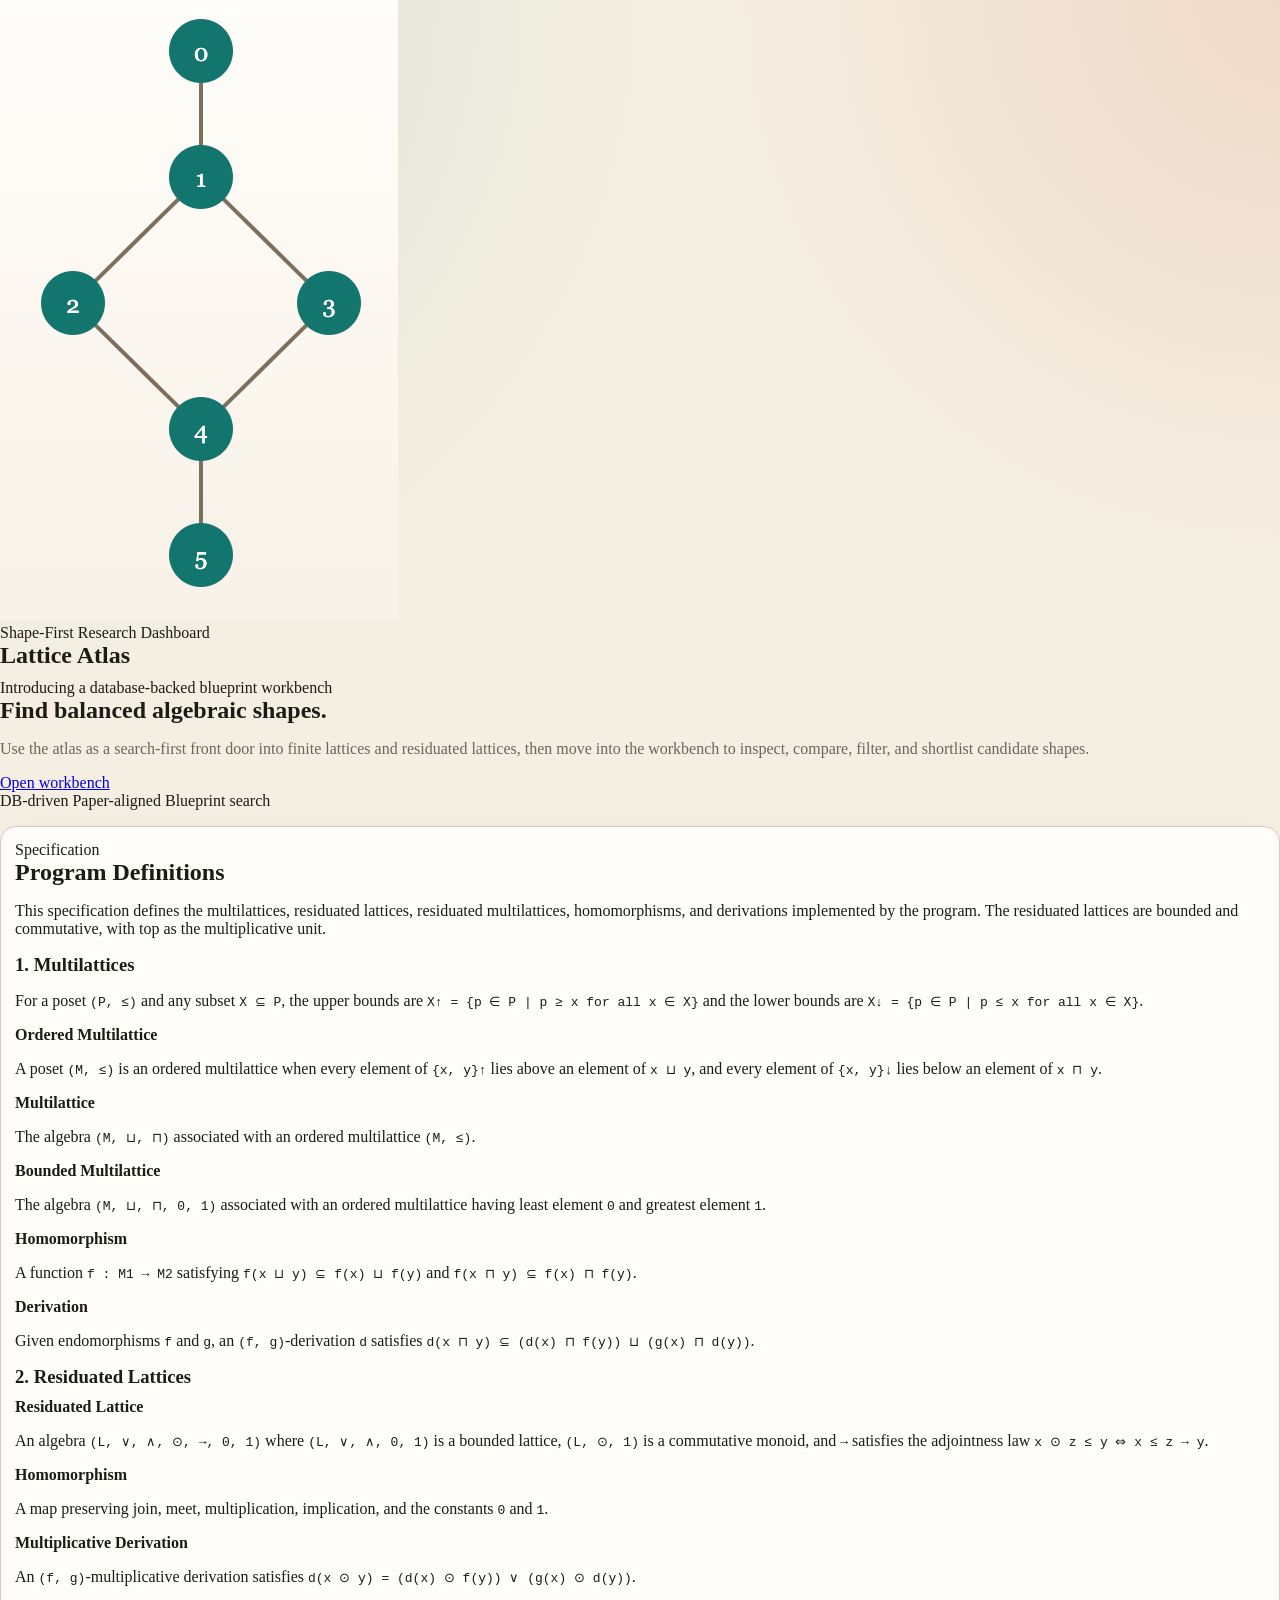
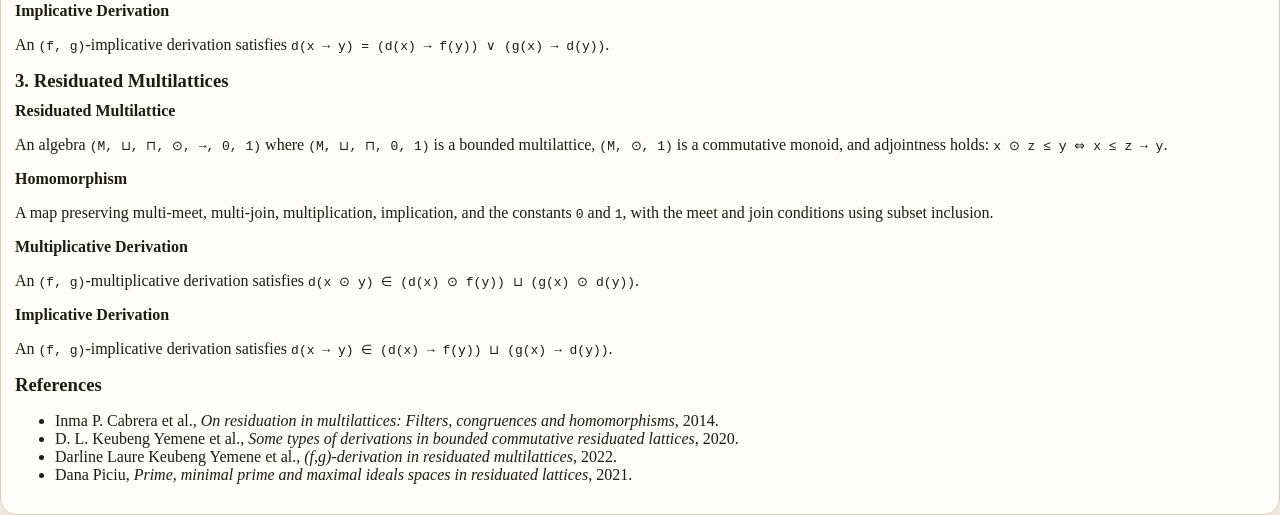
==== commit 6fadb6f4: "Add project README and screenshots" ====
--- a/web/index.html
+++ b/web/index.html
@@ -20,7 +20,7 @@
           </div>
           <div class="intro-pill">Introducing a database-backed blueprint workbench</div>
           <div class="intro-copy">
-            <h2>Find balanced algebraic shapes before you map them to content.</h2>
+            <h2>Find balanced algebraic shapes.</h2>
             <p class="lede">Use the atlas as a search-first front door into finite lattices and residuated lattices, then move into the workbench to inspect, compare, filter, and shortlist candidate shapes.</p>
           </div>
           <div class="intro-actions">
